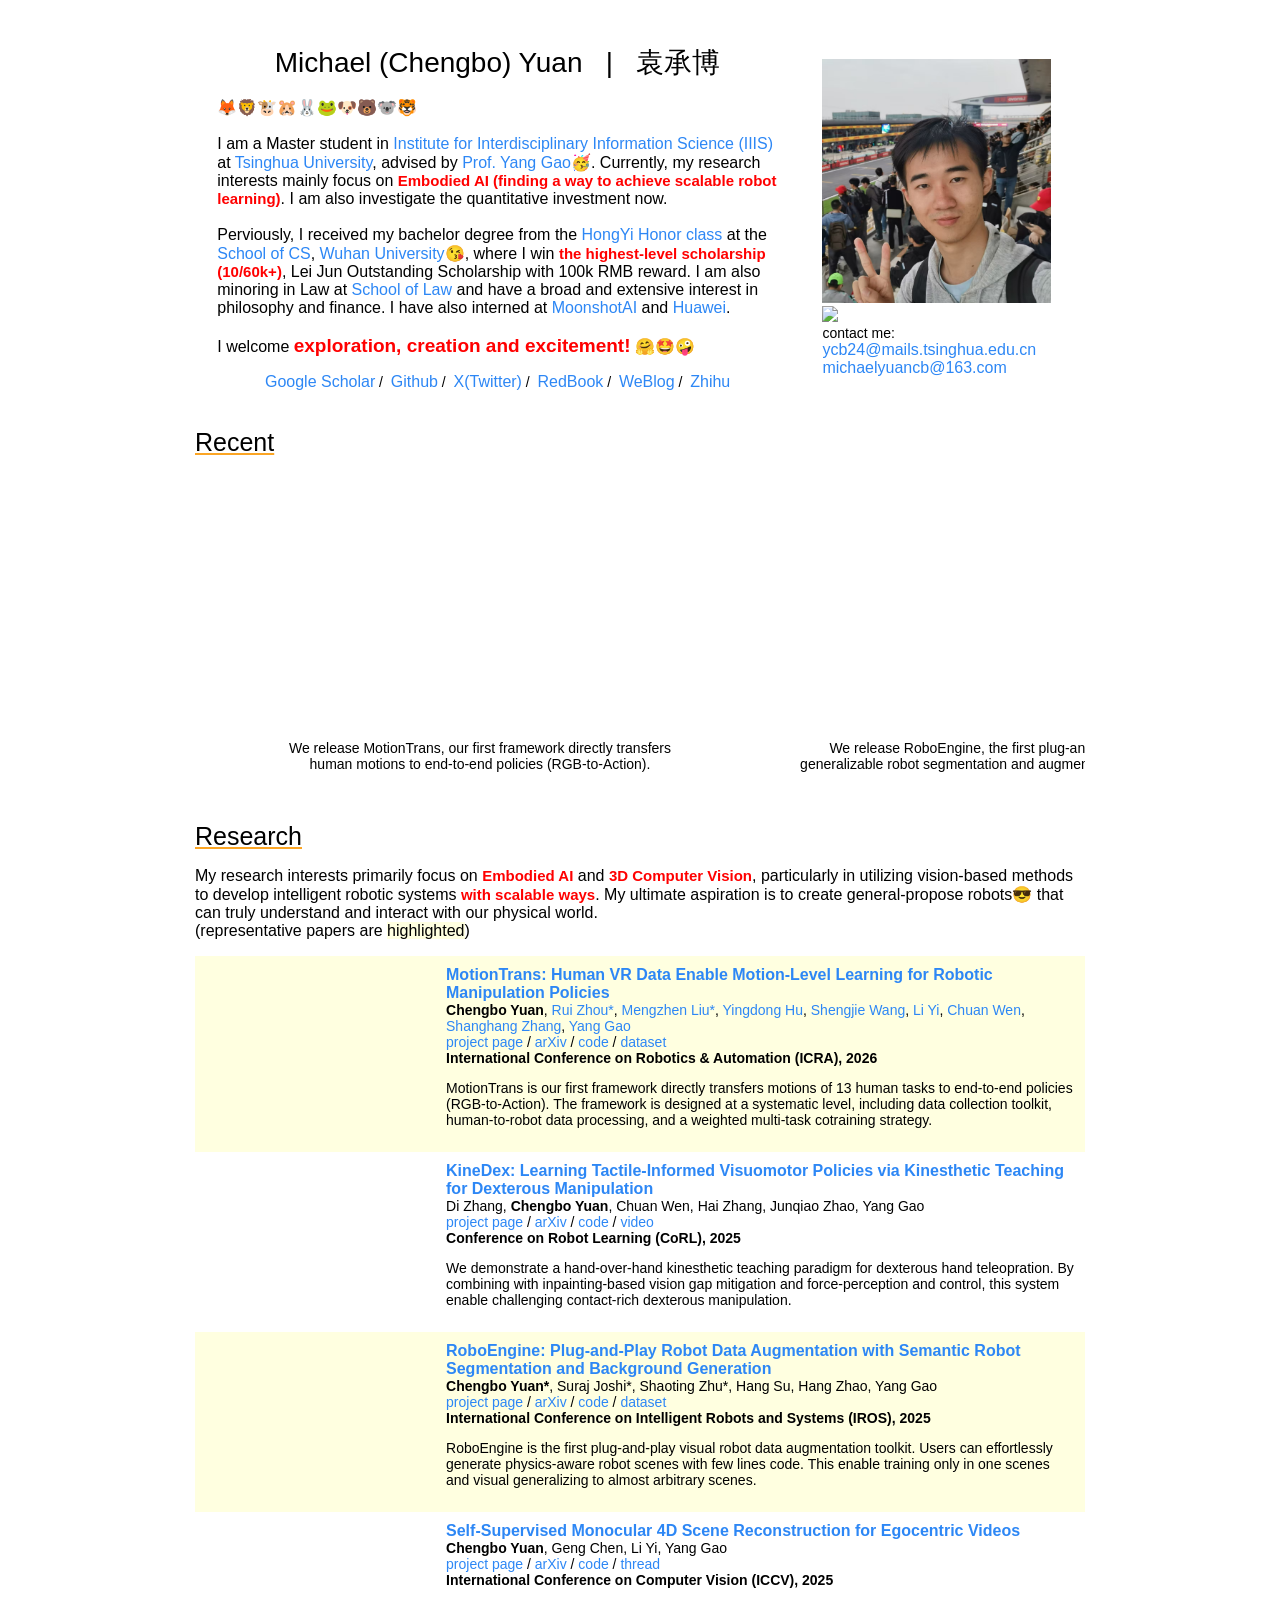
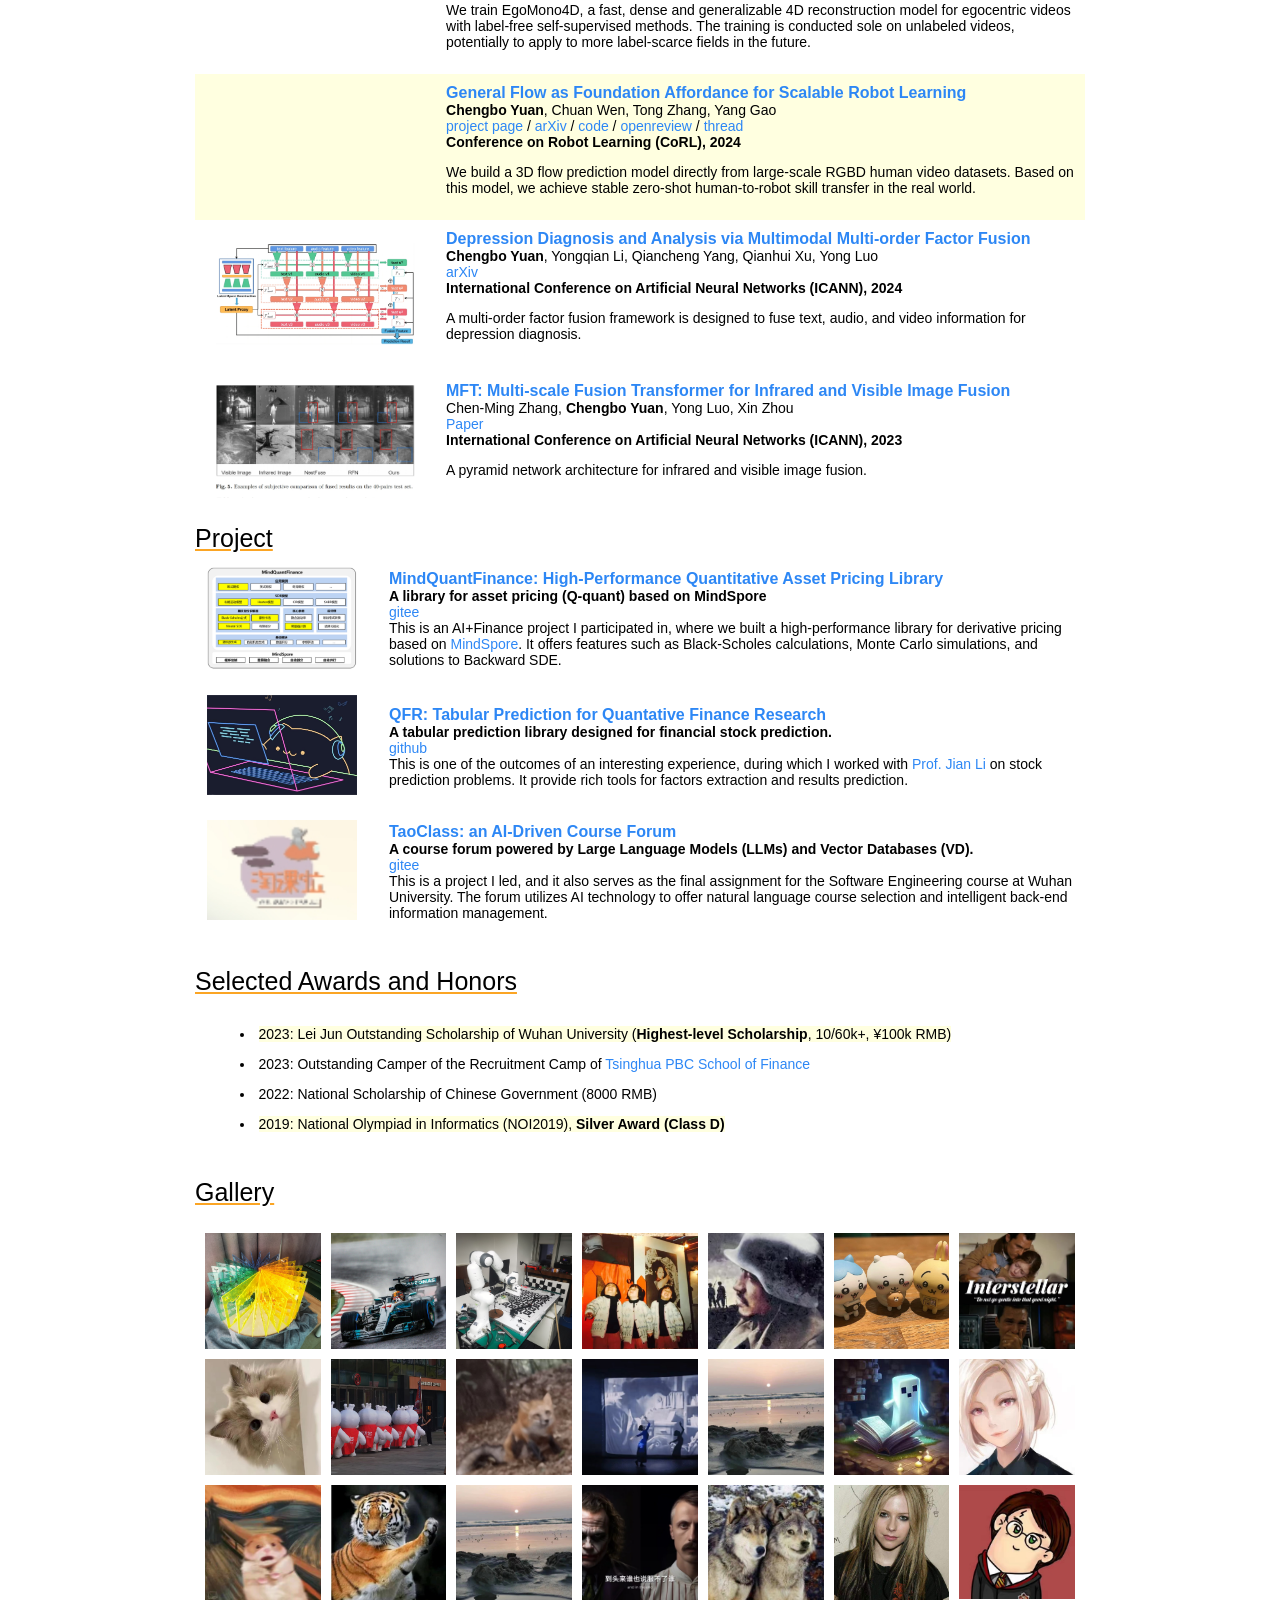
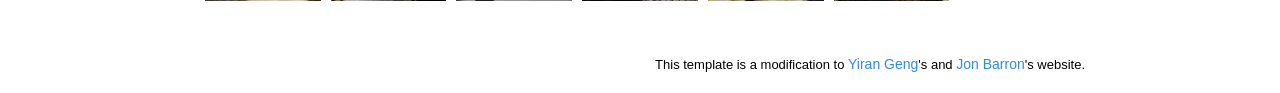
==== index.html @ a5613038 "update icra2026" ====
<!DOCTYPE HTML>
<html lang="en">
<head><meta http-equiv="Content-Type" content="text/html; charset=UTF-8">
  <title>Michael Yuan | 袁承博</title>
  <meta name="author" content="Michael Yuan">
  <meta name="viewport" content="width=device-width, initial-scale=1">
  <link rel="stylesheet" type="text/css" href="stylesheet.css">
	<link rel="icon" type="image/png" href="images/my/icon.jpg">
  <script>
    var _hmt = _hmt || [];
    (function() {
      var hm = document.createElement("script");
      hm.src = "https://hm.baidu.com/hm.js?a4292ca8f2fe5fd7dc6dfd78cc894aab";
      var s = document.getElementsByTagName("script")[0]; 
      s.parentNode.insertBefore(hm, s);
    })();
  </script>
</head>
<body>
  <table style="width:100%;max-width:800px;border:0px;border-spacing:0px;border-collapse:separate;margin-right:auto;margin-left:auto;"><tbody>
    <tr style="padding:0px">
      <td style="padding:0px">
          <table style="width:100%;border:0px;border-spacing:0px;border-collapse:separate;margin-right:auto;margin-left:auto;"><tbody>
            <tr style="padding:0px">
              <td style="padding:2.5%;width:68%;vertical-align:middle">
                <p style="text-align:center">
                  <name>Michael (Chengbo) Yuan &nbsp | &nbsp 袁承博</name>
                </p>
                <p class="larger-text">
                  🦊🦁🐮🐹🐰🐸🐶🐻🐨🐯

                  </br></br>  

                  I am a Master student in <a class="larger-text" href="https://iiis.tsinghua.edu.cn/en/" target="_blank">Institute for Interdisciplinary Information Science (IIIS)</a> at <a class="larger-text" href="https://www.tsinghua.edu.cn/en/" target="_blank">Tsinghua University</a>, advised by <a class="larger-text" href="https://people.iiis.tsinghua.edu.cn/~gaoyang/yang-gao.weebly.com/index.html" target="_blank">Prof. Yang Gao</a>🥳. 
                  Currently, my research interests mainly focus on <b>Embodied AI (finding a way to achieve scalable robot learning)</b>. I am also investigate the quantitative investment now.
                  
                  </br></br>
                  Perviously, I received my bachelor degree from the <a class="larger-text" href="http://hyxt.whu.edu.cn/" target="_blank">HongYi Honor class</a> at the <a class="larger-text" href="https://cs.whu.edu.cn/" target="_blank">School of CS</a>, <a class="larger-text" href="https://en.whu.edu.cn/" target="_blank">Wuhan University😘</a>,
                  where I win <b>the highest-level scholarship (10/60k+)</b>, Lei Jun Outstanding Scholarship with 100k RMB reward. I am also minoring in Law at <a class="larger-text" href="https://law.whu.edu.cn/English_new/Home.htm" target="_blank">School of Law</a> and have a broad and extensive interest in philosophy and finance. 
                  I have also interned at <a class="larger-text" href="https://www.moonshot.cn/">MoonshotAI</a> and <a class="larger-text" href="https://www.mindspore.cn/">Huawei</a>. 

                  </br></br>
                  I welcome <b style="font-size: 19px;">exploration, creation and excitement!</b> 🤗🤩🤪
                </p>
                <p style="text-align:center">
                  <a class="larger-text" href="https://scholar.google.com/citations?user=ehrpcBwAAAAJ&hl=zh-CN">Google Scholar</a>&nbsp/&nbsp
                  <a class="larger-text" href="https://github.com/michaelyuancb">Github</a>&nbsp/&nbsp
                  <a class="larger-text" href="https://x.com/michaelyuancb">X(Twitter)</a>&nbsp/&nbsp
                  <a class="larger-text" href="images/my/little_red_book.jpg">RedBook</a>&nbsp/&nbsp
                  <a class="larger-text" href="images/my/wechat_blog.jpg">WeBlog</a>&nbsp/&nbsp
                  <a class="larger-text" href="https://www.zhihu.com/people/guessycb">Zhihu</a>
                </p>
              </td>
              <td style="padding:2.5%;width:40%;max-width:40%">
                <a href="images/my/photo.jpg"><img style="width:95%;max-width:95%" alt="profile photo" src="images/my/photo.jpg" class="hoverZoomLink"></a>
                <a href="https://hits.seeyoufarm.com"><img src="https://hits.seeyoufarm.com/api/count/incr/badge.svg?url=https%3A%2F%2Fmichaelyuancb.github.io&count_bg=%2379C83D&title_bg=%23555555&icon=&icon_color=%23E7E7E7&title=hits&edge_flat=false"/></a>
                <br>
                contact me:
                <a class="larger-text" href="mailto:ycb24@mails.tsinghua.edu.cn">ycb24@mails.tsinghua.edu.cn</a>
                <a class="larger-text" href="mailto:michaelyuancb@163.com">michaelyuancb@163.com</a> 
              </td>
            </tr>
          </tbody></table>


          <table style="width:100%;border:0px;border-spacing:0px;border-collapse:separate;margin-right:auto;margin-left:auto;"><tbody>
            <heading>Recent</heading>
            
            <div class="slider recent-work">

              <div class="recent-block">
                <a href="https://motiontrans.github.io/">
                  <video muted autoplay loop>
                    <source src="images/research/motiontrans.mp4" type="video/mp4">
                  </video>
                </a>
                <span style="width: 390px; text-align: center;">
                  We release MotionTrans, our first framework directly transfers human motions to end-to-end policies (RGB-to-Action).
                </span>
              </div>

              <div class="recent-block">
                <a href="https://roboengine.github.io/">
                  <video muted autoplay loop>
                    <source src="images/research/roboengine.mp4" type="video/mp4">
                  </video>
                </a>
                <span style="width: 390px; text-align: center;">
                  We release RoboEngine, the first plug-and-play and generalizable robot segmentation and augmentation models ! 
                </span>
              </div>


              <div class="recent-block">
                <a href="https://general-flow.github.io/">
                  <video muted autoplay loop>
                    <source src="images/research/general_flow.mp4" type="video/mp4">
                  </video>
                </a>
                <span style="width: 390px; text-align: center;">
                  Check out General Flow as a possible representation for scalable robot learning !  
                </span>
              </div>

            </div>
        </tbody></table>

        
        <table style="width:100%;border:0px;border-spacing:0px;border-collapse:separate;margin-right:auto;margin-left:auto;"><tbody>
          <heading>Research</heading>
          <p class="larger-text">
          My research interests primarily focus on <b>Embodied AI</b> and <b>3D Computer Vision</b>, particularly in utilizing vision-based methods to develop intelligent robotic systems <b>with scalable ways</b>. 
          My ultimate aspiration is to create general-propose robots😎 that can truly understand and interact with our physical world. 
          <br>
          (representative papers are <span style="background-color: lightyellow;">highlighted</span>)
          </p>


          <tr style="background-color: lightyellow;">
            <td style="padding:10px;width:26%;vertical-align:middle">
              <div style="display:flex; justify-content:center; align-items:center;">
                <video style="width:95%;" muted autoplay loop>
                  <source src="images/research/motiontrans.mp4" type="video/mp4">
                  Your browser does not support the video tag.
                </video>
              </div>
            </td>
            <td style="padding:10px;width:70%;vertical-align:middle">
              <a href="https://motiontrans.github.io/">
                <papertitle>MotionTrans: Human VR Data Enable Motion-Level Learning for Robotic Manipulation Policies</papertitle>
              </a>
              <br>
              <a class="author-color"><strong>Chengbo Yuan</strong></a>, 
              <a href="https://zhourui9813.github.io/">Rui Zhou*</a>,
              <a href="https://scholar.google.com/citations?hl=zh-CN&user=AUVUNusAAAAJ">Mengzhen Liu*</a>,
              <a href="https://yingdong-hu.github.io/">Yingdong Hu</a>,
              <a href="https://shengjiewang-jason.github.io/">Shengjie Wang</a>,
              <a href="https://ericyi.github.io/">Li Yi</a>,
              <a href="https://alvinwen428.github.io/">Chuan Wen</a>,
              <a href="https://www.shanghangzhang.com/">Shanghang Zhang</a>,
              <a href="https://people.iiis.tsinghua.edu.cn/~gaoyang/yang-gao.weebly.com/index.html">Yang Gao</a>
              <br>
              <a href="https://motiontrans.github.io/">project page</a>
              /
              <a href="https://arxiv.org/abs/2509.17759">arXiv</a>
              /
              <a href="https://github.com/michaelyuancb/motiontrans">code</a>
              /
              <a href="https://huggingface.co/datasets/michaelyuanqwq/motiontrans">dataset</a>
              <br>
              <strong>International Conference on Robotics & Automation (ICRA), 2026</strong>
              <p> 
                MotionTrans is our first framework directly transfers motions of 13 human tasks to end-to-end policies (RGB-to-Action).
                The framework is designed at a systematic level, including data collection toolkit, human-to-robot data processing, and a weighted multi-task cotraining strategy.
              </p>
              
            </td>
          </tr>

          <tr>
            <td style="padding:10px;width:26%;vertical-align:middle">
              <div style="display:flex; justify-content:center; align-items:center;">
                <video style="width:90%;" muted autoplay loop>
                  <source src="images/research/kinedex.mp4" type="video/mp4">
                  Your browser does not support the video tag.
                  </video>
                </div>
              </div>
            </td>
            <td style="padding:10px;width:70%;vertical-align:middle">
              <papertitle class="blue-color">KineDex: Learning Tactile-Informed Visuomotor Policies via Kinesthetic Teaching for Dexterous Manipulation</papertitle>
              <br>
              <a href="https://github.com/DinoMini00" class="author-color">Di Zhang</a>,
              <a class="author-color"><strong>Chengbo Yuan</strong></a>, 
              <a href="https://alvinwen428.github.io/" class="author-color">Chuan Wen</a>,
              <a href="https://betray12138.github.io/resume/" class="author-color">Hai Zhang</a>,
              <a href="http://cs1.tongji.edu.cn/~junqiao/" class="author-color">Junqiao Zhao</a>,
              <a href="https://yang-gao.weebly.com/" class="author-color">Yang Gao</a>
              <br>
              <a href="https://dinomini00.github.io/KineDex/">project page</a>
              /
              <a href="https://arxiv.org/abs/2505.01974">arXiv</a>
              /
              <a href="https://github.com/DinoMini00/KineDex_code">code</a>
              /
              <a href="https://www.youtube.com/watch?v=5crYuYNGIY4">video</a>
              <br>
              <strong>Conference on Robot Learning (CoRL), 2025</strong>
              <p> 
                We demonstrate a hand-over-hand kinesthetic teaching paradigm for dexterous hand teleopration. 
                By combining with inpainting-based vision gap mitigation and force-perception and control, this system enable challenging contact-rich dexterous manipulation.
              </p>
            </td>
          </tr>

          <tr style="background-color: lightyellow;">
            <td style="padding:10px;width:26%;vertical-align:middle">
              <div style="display:flex; justify-content:center; align-items:center;">
                <video style="width:90%;" muted autoplay loop>
                  <source src="images/research/roboengine.mp4" type="video/mp4">
                  Your browser does not support the video tag.
                  </video>
                </div>
              </div>
            </td>
            <td style="padding:10px;width:70%;vertical-align:middle">
              <a href="https://roboengine.github.io/">
                <papertitle>RoboEngine: Plug-and-Play Robot Data Augmentation with Semantic Robot Segmentation and Background Generation</papertitle>
              </a>
              <br>
              <a class="author-color"><strong>Chengbo Yuan*</strong></a>, 
              <a href="https://x.com/nonlinearjunkie" class="author-color">Suraj Joshi*</a>,
              <a href="https://zst1406217.github.io//" class="author-color">Shaoting Zhu*</a>,
              <a href="https://scholar.google.com/citations?user=dxN1_X0AAAAJ&hl=en" class="author-color">Hang Su</a>,
              <a href="https://hangzhaomit.github.io/" class="author-color">Hang Zhao</a>,
              <a href="https://yang-gao.weebly.com/" class="author-color">Yang Gao</a>
              <br>
              <a href="https://roboengine.github.io/">project page</a>
              /
              <a href="https://arxiv.org/abs/2503.18738">arXiv</a>
              /
              <a href="https://github.com/michaelyuancb/roboengine">code</a>
              /
              <a href="https://huggingface.co/datasets/michaelyuanqwq/roboseg">dataset</a>
              <br>
              <strong>International Conference on Intelligent Robots and Systems (IROS), 2025</strong>
              <p> 
                RoboEngine is the first plug-and-play visual robot data augmentation toolkit. Users can effortlessly generate physics-aware robot scenes with few lines code. 
                This enable training only in one scenes and visual generalizing to almost arbitrary scenes.
              </p>
              
            </td>
          </tr>

          <tr>
            <td style="padding:10px;width:26%;vertical-align:middle">
              <div style="display:flex; justify-content:center; align-items:center;">
                <video style="width:90%;" muted autoplay loop>
                  <source src="images/research/egomono4d.mp4" type="video/mp4">
                  Your browser does not support the video tag.
                  </video>
                </div>
              </div>
            </td>
            <td style="padding:10px;width:70%;vertical-align:middle">
              <a href="https://general-flow.github.io/">
                <papertitle>Self-Supervised Monocular 4D Scene Reconstruction for Egocentric Videos</papertitle>
              </a>
              <br>
              <a class="author-color"><strong>Chengbo Yuan</strong></a>, 
              <a href="https://jc043.github.io/" class="author-color">Geng Chen</a>,
              <a href="https://ericyi.github.io/" class="author-color">Li Yi</a>,
              <a href="https://yang-gao.weebly.com/" class="author-color">Yang Gao</a>
              <br>
              <a href="https://egomono4d.github.io/">project page</a>
              /
              <a href="https://arxiv.org/abs/2411.09145">arXiv</a>
              /
              <a href="https://github.com/michaelyuancb/egomono4d">code</a>
              /
              <a href="https://x.com/michaelyuancb/status/1906287209369485539"> thread</a>
              <br>
              <strong>International Conference on Computer Vision (ICCV), 2025</strong>
              <p> 
                We train EgoMono4D, a fast, dense and generalizable 4D reconstruction model for egocentric videos with label-free self-supervised methods. 
                The training is conducted sole on unlabeled videos, potentially to apply to more label-scarce fields in the future. 
              </p>
              
            </td>
          </tr>

          <tr style="background-color: lightyellow;">
            <td style="padding:10px;width:26%;vertical-align:middle">
              <div style="display:flex; justify-content:center; align-items:center;">
                <video style="width:90%;" muted autoplay loop>
                  <source src="images/research/general_flow.mp4" type="video/mp4">
                  Your browser does not support the video tag.
                  </video>
                </div>
              </div>
            </td>
            <td style="padding:10px;width:70%;vertical-align:middle">
              <a href="https://general-flow.github.io/">
                <papertitle>General Flow as Foundation Affordance for Scalable Robot Learning</papertitle>
              </a>
              <br>
              <a class="author-color"><strong>Chengbo Yuan</strong></a>, 
              <a href="https://alvinwen428.github.io/" class="author-color">Chuan Wen</a>,
              <a href="https://tongzhangthu.github.io/" class="author-color">Tong Zhang</a>,
              <a href="https://yang-gao.weebly.com/" class="author-color">Yang Gao</a>
              <br>
              <a href="https://general-flow.github.io/">project page</a>
              /
              <a href="https://arxiv.org/abs/2401.11439">arXiv</a>
              /
              <a href="https://github.com/michaelyuancb/general_flow">code</a>
              /
              <a href="https://openreview.net/forum?id=nmEt0ci8hi">openreview</a>
              /
              <a href="https://x.com/ChuanWen15/status/1831542292265812238">thread</a>
              <br>
              <strong>Conference on Robot Learning (CoRL), 2024</strong>
              <p> 
                We build a 3D flow prediction model directly from large-scale RGBD human video datasets.
                Based on this model, we achieve stable zero-shot human-to-robot skill transfer in the real world.
              </p>
              
            </td>
          </tr>

          <tr>
            <td style="padding:10px;width:26%;vertical-align:middle">
              <div style="display:flex; justify-content:center; align-items:center;">
                  <img src="images/research/mmff.png" style="width:90%;">
                </div>
            </td>
            <td style="padding:10px;width:70%;vertical-align:middle">
              <papertitle class="blue-color">Depression Diagnosis and Analysis via Multimodal Multi-order Factor Fusion</papertitle>
              <br>
              <a class="author-color"><strong>Chengbo Yuan</strong></a>, 
              <a class="author-color">Yongqian Li</a>,
              <a class="author-color">Qiancheng Yang</a>,
              <a class="author-color">Qianhui Xu</a>,
              <a href="https://scholar.google.com/citations?user=zb1oVGIAAAAJ&hl=zh-CN&oi=ao" class="author-color">Yong Luo</a>
              <br>
              <a href="https://arxiv.org/abs/2301.00254">arXiv</a>
              <br>
              <strong>International Conference on Artificial Neural Networks (ICANN), 2024</strong>
              <p> 
                A multi-order factor fusion framework is designed to fuse text, audio, and video information for depression diagnosis.
              </p>
              
            </td>
          </tr>

          <tr>
            <td style="padding:10px;width:26%;vertical-align:middle">
              <div style="display:flex; justify-content:center; align-items:center;">
                  <img src="images/research/mft.png" style="width:90%;">
                </div>
            </td>
            <td style="padding:10px;width:70%;vertical-align:middle">
              <papertitle class="blue-color">MFT: Multi-scale Fusion Transformer for Infrared and Visible Image Fusion</papertitle>
              <br>
              <a class="author-color">Chen-Ming Zhang</a>, 
              <a class="author-color"><strong>Chengbo Yuan</strong></a>,
              <a href="https://scholar.google.com/citations?user=zb1oVGIAAAAJ&hl=zh-CN&oi=ao" class="author-color">Yong Luo</a>,
              <a href="hhttps://scholar.google.com/citations?user=-PIr0aMAAAAJ&hl=zh-CN&oi=sra" class="author-color">Xin Zhou</a>
              <br>
              <a href="https://link.springer.com/chapter/10.1007/978-3-031-44223-0_39">Paper</a>
              <br>
              <strong>International Conference on Artificial Neural Networks (ICANN), 2023</strong>
              <p> 
                A pyramid network architecture for infrared and visible image fusion.
              </p>
              
            </td>
          </tr>
        </tbody></table>

        <table width="100%" align="center" border="0" cellpadding="10"><tbody>
          <br>
              <heading>Project</heading>
          <br>
          <tr>
            <td style="padding-left:10px;padding-right:20px;width:20%;vertical-align:middle"><img src="images/project/MindQF.png", width="150"></td>
            <td width="90%" valign="center">
              <papertitle class="blue-color">MindQuantFinance: High-Performance Quantitative Asset Pricing Library</papertitle>
              <br>
              <strong> A library for asset pricing (Q-quant) based on MindSpore </strong>
              <br>
              <a href="https://gitee.com/luweizheng/mind-quant-finance">gitee</a>
              <br>
              This is an AI+Finance project I participated in, where we built a high-performance library for derivative pricing based on <a href="https://www.mindspore.cn/en">MindSpore</a>. 
              It offers features such as Black-Scholes calculations, Monte Carlo simulations, and solutions to Backward SDE.
            </td>
          </tr> 
          <tr>
            <td style="padding-left:10px;padding-right:20px;width:20%;vertical-align:middle"><img src="images/project/qfr_fold.jpg", width="150"></td>
            <td width="90%" valign="center">
              <papertitle class="blue-color">QFR: Tabular Prediction for Quantative Finance Research</papertitle>
              <br>
              <strong> A tabular prediction library designed for financial stock prediction. </strong>
              <br>
              <a href="https://github.com/michaelyuancb/quant_finance_research">github</a>
              <br>
              This is one of the outcomes of an interesting experience, during which I worked with <a href="https://people.iiis.tsinghua.edu.cn/~jianli/">Prof. Jian Li</a> on stock prediction problems.
              It provide rich tools for factors extraction and results prediction.
            </td>
          </tr>  
          <tr>
            <td style="padding-left:10px;padding-right:20px;width:20%;vertical-align:middle"><img src="images/project/tao_class.png", width="150"></td>
            <td width="90%" valign="center">
              <papertitle class="blue-color">TaoClass: an AI-Driven Course Forum</papertitle>
              <br>
              <strong> A course forum powered by Large Language Models (LLMs) and Vector Databases (VD). </strong>
              <br>
              <a href="https://gitee.com/yuanchengbo1/whu_taoclass">gitee</a>
              <br>
              This is a project I led, and it also serves as the final assignment for the Software Engineering course at Wuhan University. 
              The forum utilizes AI technology to offer natural language course selection and intelligent back-end information management.
            </td>
          </tr>   
          
        </tbody></table>
        
<!-- 
        <table style="width:90%;border:0px;border-spacing:0px;border-collapse:separate;margin-right:auto;margin-left:auto;"><tbody>
          <tr>
            <br>
            <heading>Service and Teaching</heading>
            <br><br>
          <td style="padding:0px;width:100%;vertical-align:middle">
            <p>
              <li>Reviewer: The IEEE / CVF Computer Vision and Pattern Recognition Conference (CVPR 2024)</li>
            </p>
            <p>
              <li>Reviewer: 2024 IEEE Robotics and Automation Letters (RAL 2024)</li>
            </p>
          </td>
        </tr>
        </tbody></table> -->

        <!-- <table style="width:90%;border:0px;border-spacing:0px;border-collapse:separate;margin-right:auto;margin-left:auto;"><tbody>
          <tr>
            <br>
              <heading>Recent Talks</heading>
            <br><br>
            <td style="padding:0px;width:100%;vertical-align:middle">
              <p>
                <li>[August 20] Student Representative Speech at the Annual School Assembly of EECS
                [<a href="pdf\Speech_2023_Assembly.pdf">Manuscript</a>]
                </li>
             </p>
              <p>
                 <li>[May 27] "RLAfford: End-to-End Affordance Learning for Robotic Manipulation" at Turing Student Forum (<strong>Outstanding Presentation Award</strong>)
                 [<a href="https://www.bilibili.com/video/BV1pM4y1i77m/?spm_id_from=333.999.0.0&vd_source=29e736b58716f318ce554795bbbe6149">Video</a>]
                 </li>
              </p>
            </td>
          </tr>
        </tbody></table> -->

        </br>
        <table style="width:90%;border:0px;border-spacing:0px;border-collapse:separate;margin-right:auto;margin-left:auto;"><tbody>
              <tr>
                <br>
                <heading>Selected Awards and Honors</heading>
                <br>
                <br>
                <td style="padding:0px;width:100%;vertical-align:middle">
                  <p>
                    <li><span style="background-color: lightyellow;">2023: Lei Jun Outstanding Scholarship of Wuhan University (<strong>Highest-level Scholarship</strong>, 10/60k+, ¥100k RMB)</span></li>
                  </p>
                  <p>
                    <li>2023: Outstanding Camper of the Recruitment Camp of <a href="https://eng.pbcsf.tsinghua.edu.cn/">Tsinghua PBC School of Finance</a></li>
                  </p>
                  <p>
                    <li>2022: National Scholarship of Chinese Government (8000 RMB)</li>
                  </p>
                  <p>
                    <li><span style="background-color: lightyellow;">2019: National Olympiad in Informatics (NOI2019), <strong>Silver Award (Class D)</li>
                  </p>
                </td>
            </tr>
        </tbody></table>

        </br>
        <table style="width:100%;border:0px;border-spacing:0px;border-collapse:separate;margin-right:auto;margin-left:auto;"><tbody>
          <tr>
            <br>
            <heading>Gallery</heading>
            <br>
            <br>
            <td style="padding:0px;width:100%;vertical-align:middle">
              <div class="gallery-container">
                <img src="images/gallery/season.jpg" class="gallery-item">
                <img src="images/gallery/f1.jpg" class="gallery-item">
                <img src="images/gallery/robot.jpg" class="gallery-item">
                <img src="images/gallery/Floruit.jpg" class="gallery-item">
                <img src="images/gallery/t.jpg" class="gallery-item">
                <img src="images/gallery/tang.jpg" class="gallery-item">
                <img src="images/gallery/interstellar.jpg" class="gallery-item">

                <img src="images/gallery/cat_c.jpg" class="gallery-item">
                <img src="images/gallery/xue.jpg" class="gallery-item">
                <img src="images/gallery/fox.jpg" class="gallery-item">
                <img src="images/gallery/L.jpg" class="gallery-item">
                <img src="images/gallery/sun.jpg" class="gallery-item">
                <img src="images/gallery/goat.jpg" class="gallery-item">
                <img src="images/gallery/h.jpg" class="gallery-item">
                
                <img src="images/gallery/ha.jpg" class="gallery-item">
                <img src="images/gallery/huachan.jpg" class="gallery-item">
                <img src="images/gallery/sun.jpg" class="gallery-item">
                <img src="images/gallery/nj.jpg" class="gallery-item">
                <img src="images/gallery/dog.jpg" class="gallery-item">
                <img src="images/gallery/avril.jpg" class="gallery-item">
                <img src="images/gallery/hp.jpg" class="gallery-item">
              </div>
            </td>
          </tr>
        </tbody></table>

        </br>
        <table style="width:100%;border:0px;border-spacing:0px;border-collapse:separate;margin-right:auto;margin-left:auto;"><tbody>
            <tr>
              <td style="padding:0px">
                <br>
                <p style="text-align:right;font-size:small;">
                    This template is a modification to <a href="https://gengyiran.github.io/">Yiran Geng</a>'s and <a href="https://jonbarron.info/">Jon Barron</a>'s website. 
                </p>
              </td>
            </tr>
        </tbody></table>


      </td>
    </tr>
  </table>
</body>
</html>
---- stylesheet.css ----
/* latin-ext */
@font-face {
  font-family: 'Lato';
  font-style: italic;
  font-weight: 400;
  src: local('Lato Italic'), local('Lato-Italic'), url(https://fonts.gstatic.com/s/lato/v15/S6u8w4BMUTPHjxsAUi-qNiXg7eU0.woff2) format('woff2');
  unicode-range: U+0100-024F, U+0259, U+1E00-1EFF, U+2020, U+20A0-20AB, U+20AD-20CF, U+2113, U+2C60-2C7F, U+A720-A7FF;
}
/* latin */
@font-face {
  font-family: 'Lato';
  font-style: italic;
  font-weight: 400;
  src: local('Lato Italic'), local('Lato-Italic'), url(https://fonts.gstatic.com/s/lato/v15/S6u8w4BMUTPHjxsAXC-qNiXg7Q.woff2) format('woff2');
  unicode-range: U+0000-00FF, U+0131, U+0152-0153, U+02BB-02BC, U+02C6, U+02DA, U+02DC, U+2000-206F, U+2074, U+20AC, U+2122, U+2191, U+2193, U+2212, U+2215, U+FEFF, U+FFFD;
}
/* latin-ext */
@font-face {
  font-family: 'Lato';
  font-style: italic;
  font-weight: 700;
  src: local('Lato Bold Italic'), local('Lato-BoldItalic'), url(https://fonts.gstatic.com/s/lato/v15/S6u_w4BMUTPHjxsI5wq_FQftx9897sxZ.woff2) format('woff2');
  unicode-range: U+0100-024F, U+0259, U+1E00-1EFF, U+2020, U+20A0-20AB, U+20AD-20CF, U+2113, U+2C60-2C7F, U+A720-A7FF;
}
/* latin */
@font-face {
  font-family: 'Lato';
  font-style: italic;
  font-weight: 700;
  src: local('Lato Bold Italic'), local('Lato-BoldItalic'), url(https://fonts.gstatic.com/s/lato/v15/S6u_w4BMUTPHjxsI5wq_Gwftx9897g.woff2) format('woff2');
  unicode-range: U+0000-00FF, U+0131, U+0152-0153, U+02BB-02BC, U+02C6, U+02DA, U+02DC, U+2000-206F, U+2074, U+20AC, U+2122, U+2191, U+2193, U+2212, U+2215, U+FEFF, U+FFFD;
}
/* latin-ext */
@font-face {
  font-family: 'Lato';
  font-style: normal;
  font-weight: 400;
  src: local('Lato Regular'), local('Lato-Regular'), url(https://fonts.gstatic.com/s/lato/v15/S6uyw4BMUTPHjxAwXiWtFCfQ7A.woff2) format('woff2');
  unicode-range: U+0100-024F, U+0259, U+1E00-1EFF, U+2020, U+20A0-20AB, U+20AD-20CF, U+2113, U+2C60-2C7F, U+A720-A7FF;
}
/* latin */
@font-face {
  font-family: 'Lato';
  font-style: normal;
  font-weight: 400;
  src: local('Lato Regular'), local('Lato-Regular'), url(https://fonts.gstatic.com/s/lato/v15/S6uyw4BMUTPHjx4wXiWtFCc.woff2) format('woff2');
  unicode-range: U+0000-00FF, U+0131, U+0152-0153, U+02BB-02BC, U+02C6, U+02DA, U+02DC, U+2000-206F, U+2074, U+20AC, U+2122, U+2191, U+2193, U+2212, U+2215, U+FEFF, U+FFFD;
}
/* latin-ext */
@font-face {
  font-family: 'Lato';
  font-style: normal;
  font-weight: 700;
  src: local('Lato Bold'), local('Lato-Bold'), url(https://fonts.gstatic.com/s/lato/v15/S6u9w4BMUTPHh6UVSwaPGQ3q5d0N7w.woff2) format('woff2');
  unicode-range: U+0100-024F, U+0259, U+1E00-1EFF, U+2020, U+20A0-20AB, U+20AD-20CF, U+2113, U+2C60-2C7F, U+A720-A7FF;
}
/* latin */
@font-face {
  font-family: 'Lato';
  font-style: normal;
  font-weight: 700;
  src: local('Lato Bold'), local('Lato-Bold'), url(https://fonts.gstatic.com/s/lato/v15/S6u9w4BMUTPHh6UVSwiPGQ3q5d0.woff2) format('woff2');
  unicode-range: U+0000-00FF, U+0131, U+0152-0153, U+02BB-02BC, U+02C6, U+02DA, U+02DC, U+2000-206F, U+2074, U+20AC, U+2122, U+2191, U+2193, U+2212, U+2215, U+FEFF, U+FFFD;
}


a {
  color: #2d87f5;
  text-decoration: none;
}
b {
  color: #ff0000;
  font-size: 15px;
  text-decoration: none;
}
c {
  color: #000000;
  text-decoration: none;
}

.author-color {
  color: rgb(0, 0, 0); 
}


a:focus,
a:hover {
  color: #6e3519;
  text-decoration: none;
}

a.a1 { color:rgb(222, 113, 255);}
a.a1:focus,
a.a1:hover { color:rgb(95, 23, 110);
  text-decoration: none;}



body,
td,
th,
tr,
p,
a {
  font-family: 'Lato', Verdana, Helvetica, sans-serif;
  font-size: 14px;
}


strong {
  font-family: 'Lato', Verdana, Helvetica, sans-serif;
  font-size: 14px;
}

heading {
  font-family: 'Lato', Verdana, Helvetica, sans-serif;
  font-size: 25px;
  /*color: #313164;*/
  text-decoration: underline;
  text-decoration-style: solid;
  -webkit-text-decoration-color: #ad7020;
  text-decoration-color: #fba524; /* #ac715b; */
}

heading2 {
  font-family: 'Lato', Verdana, Helvetica, sans-serif;
  font-size: 25px;
  /*color: #313164;*/
  -webkit-text-decoration-color: #ad7020;
  text-decoration-color: #fba524; /* #ac715b; */
}

papertitle {
  font-family: 'Lato', Verdana, Helvetica, sans-serif;
  font-size: 16px;
  font-weight: 700;
  /* color: black; */
}

name {
  font-family: 'Lato', Verdana, Helvetica, sans-serif;
  font-size: 28px;
}

abs {
  font-family: 'Lato', Verdana, Helvetica, sans-serif;
  font-size: 14px;
  color:
  	#EB6400;
}
.one {
  width: 160px;
  height: 160px;
  position: relative;
}

.two {
  width: 160px;
  height: 160px;
  position: absolute;
  transition: opacity .2s ease-in-out;
  -moz-transition: opacity .2s ease-in-out;
  -webkit-transition: opacity .2s ease-in-out;
}

.fade {
  transition: opacity .2s ease-in-out;
  -moz-transition: opacity .2s ease-in-out;
  -webkit-transition: opacity .2s ease-in-out;
}

span.highlight {
  background-color: #ffffd0;
}

.yellow-background {
  background-color: lightyellow;
}
.larger-text {
  font-size: 16px; /* 设置字体大小 */
}
.blue-color {
  color: #2d87f5;
  text-decoration: none;
}
.gallery-container {
  display: grid;
  grid-template-columns: repeat(7, 1fr);
  grid-gap: 10px;
  padding: 10px;
}
.gallery-item {
  width: 100%;
  height: auto; /* 高度自动调整，保持图片的原始比例 */
  object-fit: cover; /* 覆盖原图，保持比例 */
}


.slider {
  width: 860px;
  display: flex;
}

.slider a:hover {
  border: none
}

.slider img {
  height: 250px;
  border-radius: 10px;
  margin-right: 10px;
}

.slider video {
  height: 250px;
  border-radius: 10px;
  margin-right: 10px;
}

.recent-work {
  height: 270px;
  width: 860px;
  padding-bottom: 35px;
  overflow-x: scroll;
  overflow-y: hidden;
  margin: 30px auto 30px 30px;
}

.recent-work::-webkit-scrollbar {
  background: none;
  height: 8px;
}

.recent-work::-webkit-scrollbar-track {
  background: #eee;
  border-radius: 4px;
  margin-left: 240px;
  margin-right: 240px;
}

.recent-work::-webkit-scrollbar-thumb {
  background: #ccc;
  border-radius: 4px;
}

.recent-work::-webkit-scrollbar-thumb:hover {
  background: #999;
}

.recent-block {
  display: flex;
  flex-direction: column;
  align-content: center;
  align-items: center;
}
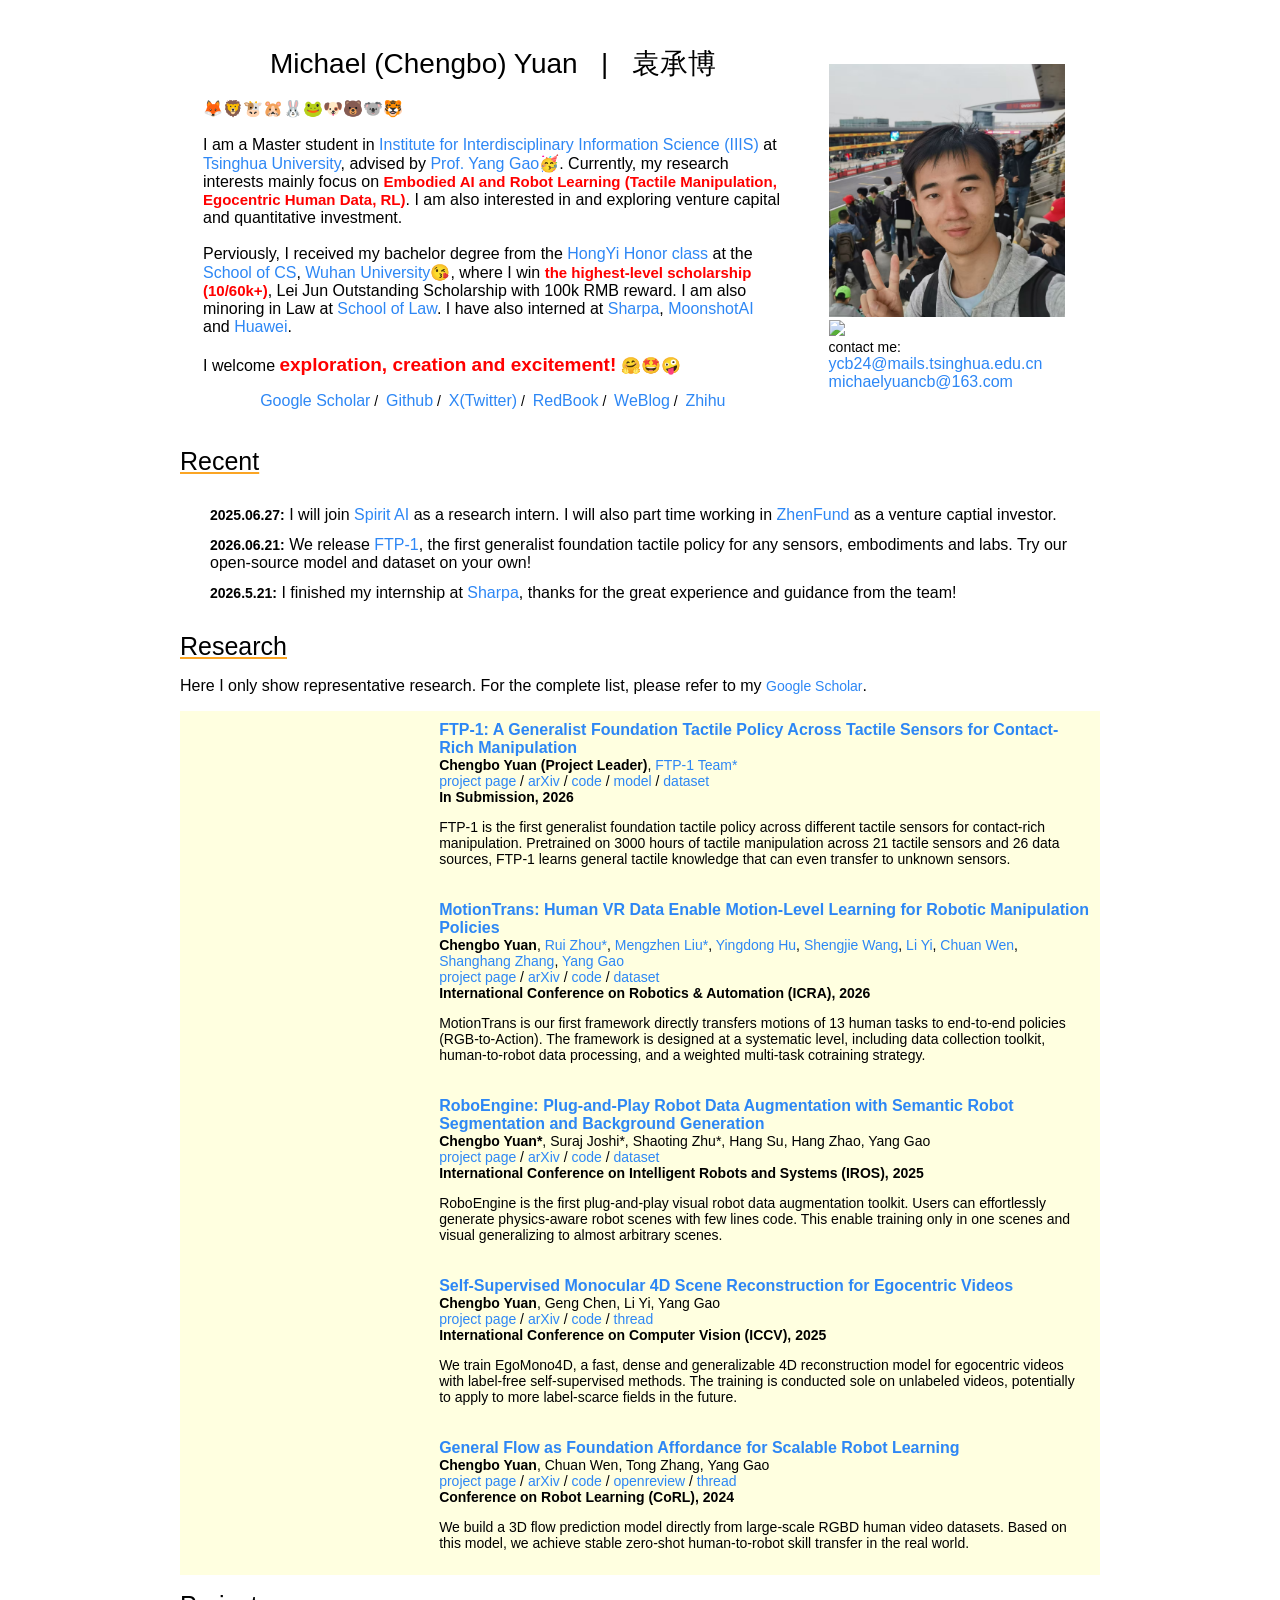
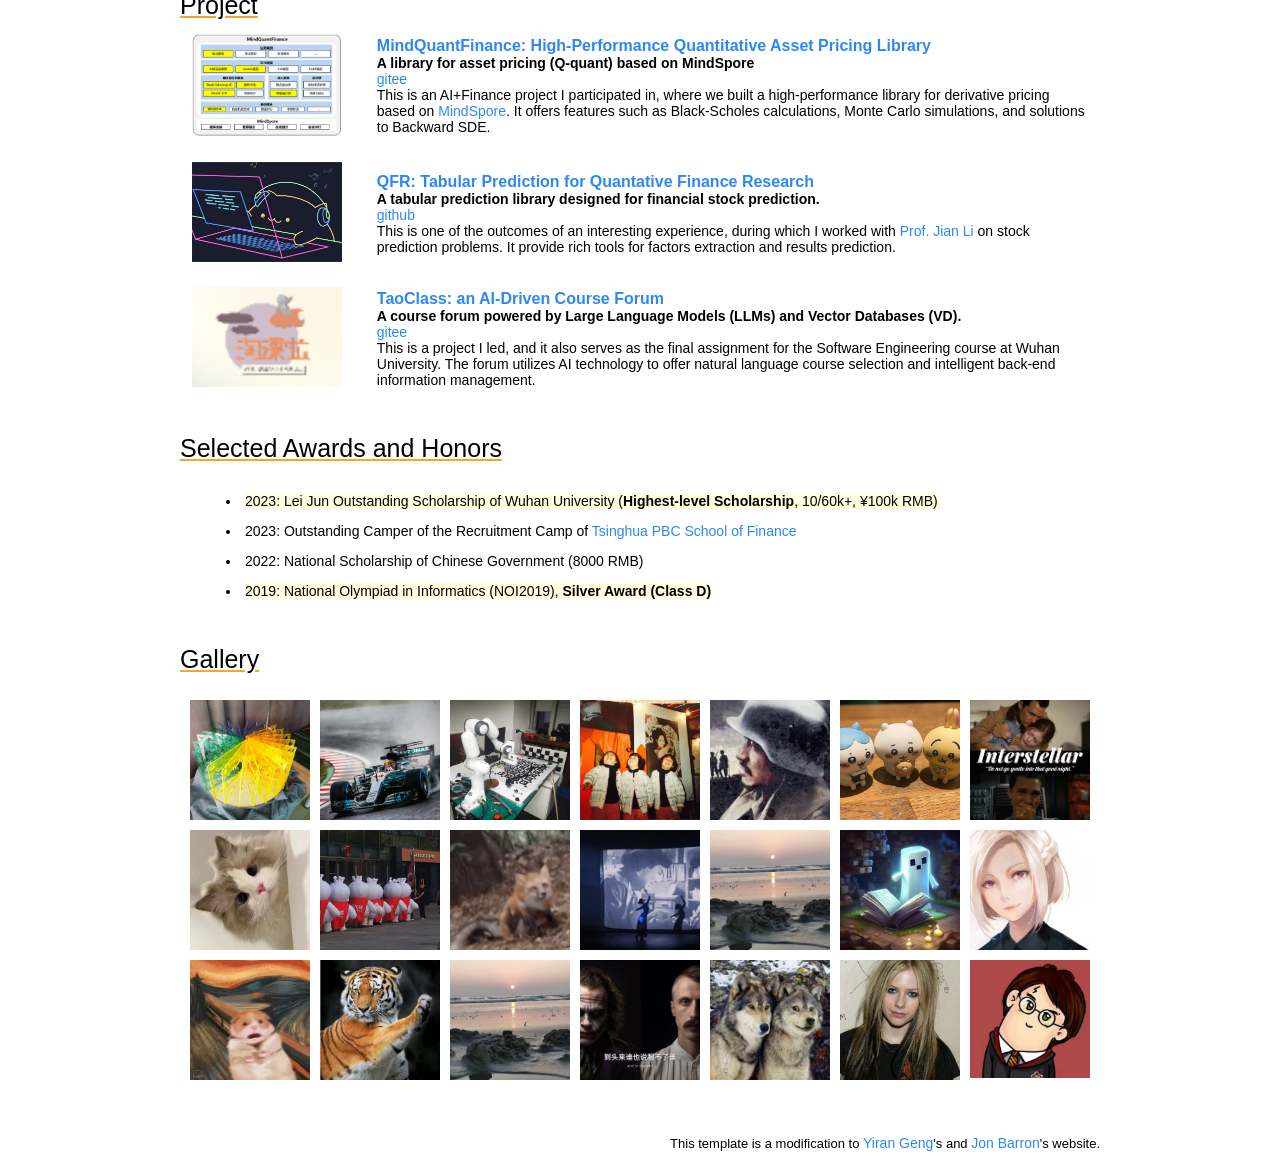
==== commit 597f8983: "Update homepage recent section and add FTP-1" ====
--- a/index.html
+++ b/index.html
@@ -17,7 +17,7 @@
   </script>
 </head>
 <body>
-  <table style="width:100%;max-width:800px;border:0px;border-spacing:0px;border-collapse:separate;margin-right:auto;margin-left:auto;"><tbody>
+  <table style="width:100%;max-width:920px;border:0px;border-spacing:0px;border-collapse:separate;margin-right:auto;margin-left:auto;"><tbody>
     <tr style="padding:0px">
       <td style="padding:0px">
           <table style="width:100%;border:0px;border-spacing:0px;border-collapse:separate;margin-right:auto;margin-left:auto;"><tbody>
@@ -32,12 +32,12 @@
                   </br></br>  
 
                   I am a Master student in <a class="larger-text" href="https://iiis.tsinghua.edu.cn/en/" target="_blank">Institute for Interdisciplinary Information Science (IIIS)</a> at <a class="larger-text" href="https://www.tsinghua.edu.cn/en/" target="_blank">Tsinghua University</a>, advised by <a class="larger-text" href="https://people.iiis.tsinghua.edu.cn/~gaoyang/yang-gao.weebly.com/index.html" target="_blank">Prof. Yang Gao</a>🥳. 
-                  Currently, my research interests mainly focus on <b>Embodied AI (finding a way to achieve scalable robot learning)</b>. I am also investigate the quantitative investment now.
+                  Currently, my research interests mainly focus on <b>Embodied AI and Robot Learning (Tactile Manipulation, Egocentric Human Data, RL)</b>. I am also interested in and exploring venture capital and quantitative investment.
                   
                   </br></br>
                   Perviously, I received my bachelor degree from the <a class="larger-text" href="http://hyxt.whu.edu.cn/" target="_blank">HongYi Honor class</a> at the <a class="larger-text" href="https://cs.whu.edu.cn/" target="_blank">School of CS</a>, <a class="larger-text" href="https://en.whu.edu.cn/" target="_blank">Wuhan University😘</a>,
-                  where I win <b>the highest-level scholarship (10/60k+)</b>, Lei Jun Outstanding Scholarship with 100k RMB reward. I am also minoring in Law at <a class="larger-text" href="https://law.whu.edu.cn/English_new/Home.htm" target="_blank">School of Law</a> and have a broad and extensive interest in philosophy and finance. 
-                  I have also interned at <a class="larger-text" href="https://www.moonshot.cn/">MoonshotAI</a> and <a class="larger-text" href="https://www.mindspore.cn/">Huawei</a>. 
+                  where I win <b>the highest-level scholarship (10/60k+)</b>, Lei Jun Outstanding Scholarship with 100k RMB reward. I am also minoring in Law at <a class="larger-text" href="https://law.whu.edu.cn/English_new/Home.htm" target="_blank">School of Law</a>. 
+                  I have also interned at <a class="larger-text" href="https://www.sharpa.com/">Sharpa</a>, <a class="larger-text" href="https://www.moonshot.cn/">MoonshotAI</a> and <a class="larger-text" href="https://www.mindspore.cn/">Huawei</a>. 
 
                   </br></br>
                   I welcome <b style="font-size: 19px;">exploration, creation and excitement!</b> 🤗🤩🤪
@@ -66,42 +66,16 @@
           <table style="width:100%;border:0px;border-spacing:0px;border-collapse:separate;margin-right:auto;margin-left:auto;"><tbody>
             <heading>Recent</heading>
             
-            <div class="slider recent-work">
-
-              <div class="recent-block">
-                <a href="https://motiontrans.github.io/">
-                  <video muted autoplay loop>
-                    <source src="images/research/motiontrans.mp4" type="video/mp4">
-                  </video>
-                </a>
-                <span style="width: 390px; text-align: center;">
-                  We release MotionTrans, our first framework directly transfers human motions to end-to-end policies (RGB-to-Action).
-                </span>
-              </div>
-
-              <div class="recent-block">
-                <a href="https://roboengine.github.io/">
-                  <video muted autoplay loop>
-                    <source src="images/research/roboengine.mp4" type="video/mp4">
-                  </video>
-                </a>
-                <span style="width: 390px; text-align: center;">
-                  We release RoboEngine, the first plug-and-play and generalizable robot segmentation and augmentation models ! 
-                </span>
-              </div>
-
-
-              <div class="recent-block">
-                <a href="https://general-flow.github.io/">
-                  <video muted autoplay loop>
-                    <source src="images/research/general_flow.mp4" type="video/mp4">
-                  </video>
-                </a>
-                <span style="width: 390px; text-align: center;">
-                  Check out General Flow as a possible representation for scalable robot learning !  
-                </span>
-              </div>
-
+            <div style="margin:30px auto 30px 30px;font-size:16px;">
+                <p style="margin:0 0 12px 0;font-size:16px;">
+                  <strong>2025.06.27:</strong> I will join <a style="font-size:inherit;" href="https://www.spirit-ai.com/en/">Spirit AI</a> as a research intern. I will also part time working in <a style="font-size:inherit;" href="https://en.zhenfund.com/">ZhenFund</a> as a venture captial investor.
+                </p>
+                <p style="margin:0 0 12px 0;font-size:16px;">
+                  <strong>2026.06.21:</strong> We release <a style="font-size:inherit;" href="https://ftp1-policy.github.io/">FTP-1</a>, the first generalist foundation tactile policy for any sensors, embodiments and labs. Try our open-source model and dataset on your own!
+                </p>
+                <p style="margin:0;font-size:16px;">
+                  <strong>2026.5.21:</strong> I finished my internship at <a style="font-size:inherit;" href="https://www.sharpa.com/">Sharpa</a>, thanks for the great experience and guidance from the team!
+                </p>
             </div>
         </tbody></table>
 
@@ -109,12 +83,43 @@
         <table style="width:100%;border:0px;border-spacing:0px;border-collapse:separate;margin-right:auto;margin-left:auto;"><tbody>
           <heading>Research</heading>
           <p class="larger-text">
-          My research interests primarily focus on <b>Embodied AI</b> and <b>3D Computer Vision</b>, particularly in utilizing vision-based methods to develop intelligent robotic systems <b>with scalable ways</b>. 
-          My ultimate aspiration is to create general-propose robots😎 that can truly understand and interact with our physical world. 
-          <br>
-          (representative papers are <span style="background-color: lightyellow;">highlighted</span>)
+          Here I only show representative research. For the complete list, please refer to my <a href="https://scholar.google.com/citations?user=ehrpcBwAAAAJ&hl=zh-CN" target="_blank">Google Scholar</a>.
           </p>
 
+
+          <tr style="background-color: lightyellow;">
+            <td style="padding:10px;width:26%;vertical-align:middle">
+              <div style="display:flex; justify-content:center; align-items:center;">
+                <video style="width:95%;" muted autoplay loop>
+                  <source src="images/research/ftp1.mp4" type="video/mp4">
+                  Your browser does not support the video tag.
+                </video>
+              </div>
+            </td>
+            <td style="padding:10px;width:70%;vertical-align:middle">
+              <a href="https://ftp1-policy.github.io/">
+                <papertitle>FTP-1: A Generalist Foundation Tactile Policy Across Tactile Sensors for Contact-Rich Manipulation</papertitle>
+              </a>
+              <br>
+              <a class="author-color"><strong>Chengbo Yuan (Project Leader)</strong></a>, 
+              <a>FTP-1 Team*</a>
+              <br>
+              <a href="https://ftp1-policy.github.io/">project page</a>
+              /
+              <a href="https://arxiv.org/abs/2606.13102">arXiv</a>
+              /
+              <a href="https://github.com/michaelyuancb/ftp1-policy">code</a>
+              /
+              <a href="https://huggingface.co/MJJJJ1064/ftp1_v0426_50kstep">model</a>
+              /
+              <a href="https://www.modelscope.cn/datasets/Eureka1064/FTP-1-Dataset">dataset</a>
+              <br>
+              <strong>In Submission, 2026</strong>
+              <p> 
+                FTP-1 is the first generalist foundation tactile policy across different tactile sensors for contact-rich manipulation. Pretrained on 3000 hours of tactile manipulation across 21 tactile sensors and 26 data sources, FTP-1 learns general tactile knowledge that can even transfer to unknown sensors.
+              </p>
+            </td>
+          </tr>
 
           <tr style="background-color: lightyellow;">
             <td style="padding:10px;width:26%;vertical-align:middle">
@@ -155,43 +160,6 @@
               </p>
               
             </td>
-          </tr>
-
-          <tr>
-            <td style="padding:10px;width:26%;vertical-align:middle">
-              <div style="display:flex; justify-content:center; align-items:center;">
-                <video style="width:90%;" muted autoplay loop>
-                  <source src="images/research/kinedex.mp4" type="video/mp4">
-                  Your browser does not support the video tag.
-                  </video>
-                </div>
-              </div>
-            </td>
-            <td style="padding:10px;width:70%;vertical-align:middle">
-              <papertitle class="blue-color">KineDex: Learning Tactile-Informed Visuomotor Policies via Kinesthetic Teaching for Dexterous Manipulation</papertitle>
-              <br>
-              <a href="https://github.com/DinoMini00" class="author-color">Di Zhang</a>,
-              <a class="author-color"><strong>Chengbo Yuan</strong></a>, 
-              <a href="https://alvinwen428.github.io/" class="author-color">Chuan Wen</a>,
-              <a href="https://betray12138.github.io/resume/" class="author-color">Hai Zhang</a>,
-              <a href="http://cs1.tongji.edu.cn/~junqiao/" class="author-color">Junqiao Zhao</a>,
-              <a href="https://yang-gao.weebly.com/" class="author-color">Yang Gao</a>
-              <br>
-              <a href="https://dinomini00.github.io/KineDex/">project page</a>
-              /
-              <a href="https://arxiv.org/abs/2505.01974">arXiv</a>
-              /
-              <a href="https://github.com/DinoMini00/KineDex_code">code</a>
-              /
-              <a href="https://www.youtube.com/watch?v=5crYuYNGIY4">video</a>
-              <br>
-              <strong>Conference on Robot Learning (CoRL), 2025</strong>
-              <p> 
-                We demonstrate a hand-over-hand kinesthetic teaching paradigm for dexterous hand teleopration. 
-                By combining with inpainting-based vision gap mitigation and force-perception and control, this system enable challenging contact-rich dexterous manipulation.
-              </p>
-            </td>
-          </tr>
 
           <tr style="background-color: lightyellow;">
             <td style="padding:10px;width:26%;vertical-align:middle">
@@ -232,7 +200,7 @@
             </td>
           </tr>
 
-          <tr>
+          <tr style="background-color: lightyellow;">
             <td style="padding:10px;width:26%;vertical-align:middle">
               <div style="display:flex; justify-content:center; align-items:center;">
                 <video style="width:90%;" muted autoplay loop>
@@ -303,55 +271,6 @@
               <p> 
                 We build a 3D flow prediction model directly from large-scale RGBD human video datasets.
                 Based on this model, we achieve stable zero-shot human-to-robot skill transfer in the real world.
-              </p>
-              
-            </td>
-          </tr>
-
-          <tr>
-            <td style="padding:10px;width:26%;vertical-align:middle">
-              <div style="display:flex; justify-content:center; align-items:center;">
-                  <img src="images/research/mmff.png" style="width:90%;">
-                </div>
-            </td>
-            <td style="padding:10px;width:70%;vertical-align:middle">
-              <papertitle class="blue-color">Depression Diagnosis and Analysis via Multimodal Multi-order Factor Fusion</papertitle>
-              <br>
-              <a class="author-color"><strong>Chengbo Yuan</strong></a>, 
-              <a class="author-color">Yongqian Li</a>,
-              <a class="author-color">Qiancheng Yang</a>,
-              <a class="author-color">Qianhui Xu</a>,
-              <a href="https://scholar.google.com/citations?user=zb1oVGIAAAAJ&hl=zh-CN&oi=ao" class="author-color">Yong Luo</a>
-              <br>
-              <a href="https://arxiv.org/abs/2301.00254">arXiv</a>
-              <br>
-              <strong>International Conference on Artificial Neural Networks (ICANN), 2024</strong>
-              <p> 
-                A multi-order factor fusion framework is designed to fuse text, audio, and video information for depression diagnosis.
-              </p>
-              
-            </td>
-          </tr>
-
-          <tr>
-            <td style="padding:10px;width:26%;vertical-align:middle">
-              <div style="display:flex; justify-content:center; align-items:center;">
-                  <img src="images/research/mft.png" style="width:90%;">
-                </div>
-            </td>
-            <td style="padding:10px;width:70%;vertical-align:middle">
-              <papertitle class="blue-color">MFT: Multi-scale Fusion Transformer for Infrared and Visible Image Fusion</papertitle>
-              <br>
-              <a class="author-color">Chen-Ming Zhang</a>, 
-              <a class="author-color"><strong>Chengbo Yuan</strong></a>,
-              <a href="https://scholar.google.com/citations?user=zb1oVGIAAAAJ&hl=zh-CN&oi=ao" class="author-color">Yong Luo</a>,
-              <a href="hhttps://scholar.google.com/citations?user=-PIr0aMAAAAJ&hl=zh-CN&oi=sra" class="author-color">Xin Zhou</a>
-              <br>
-              <a href="https://link.springer.com/chapter/10.1007/978-3-031-44223-0_39">Paper</a>
-              <br>
-              <strong>International Conference on Artificial Neural Networks (ICANN), 2023</strong>
-              <p> 
-                A pyramid network architecture for infrared and visible image fusion.
               </p>
               
             </td>
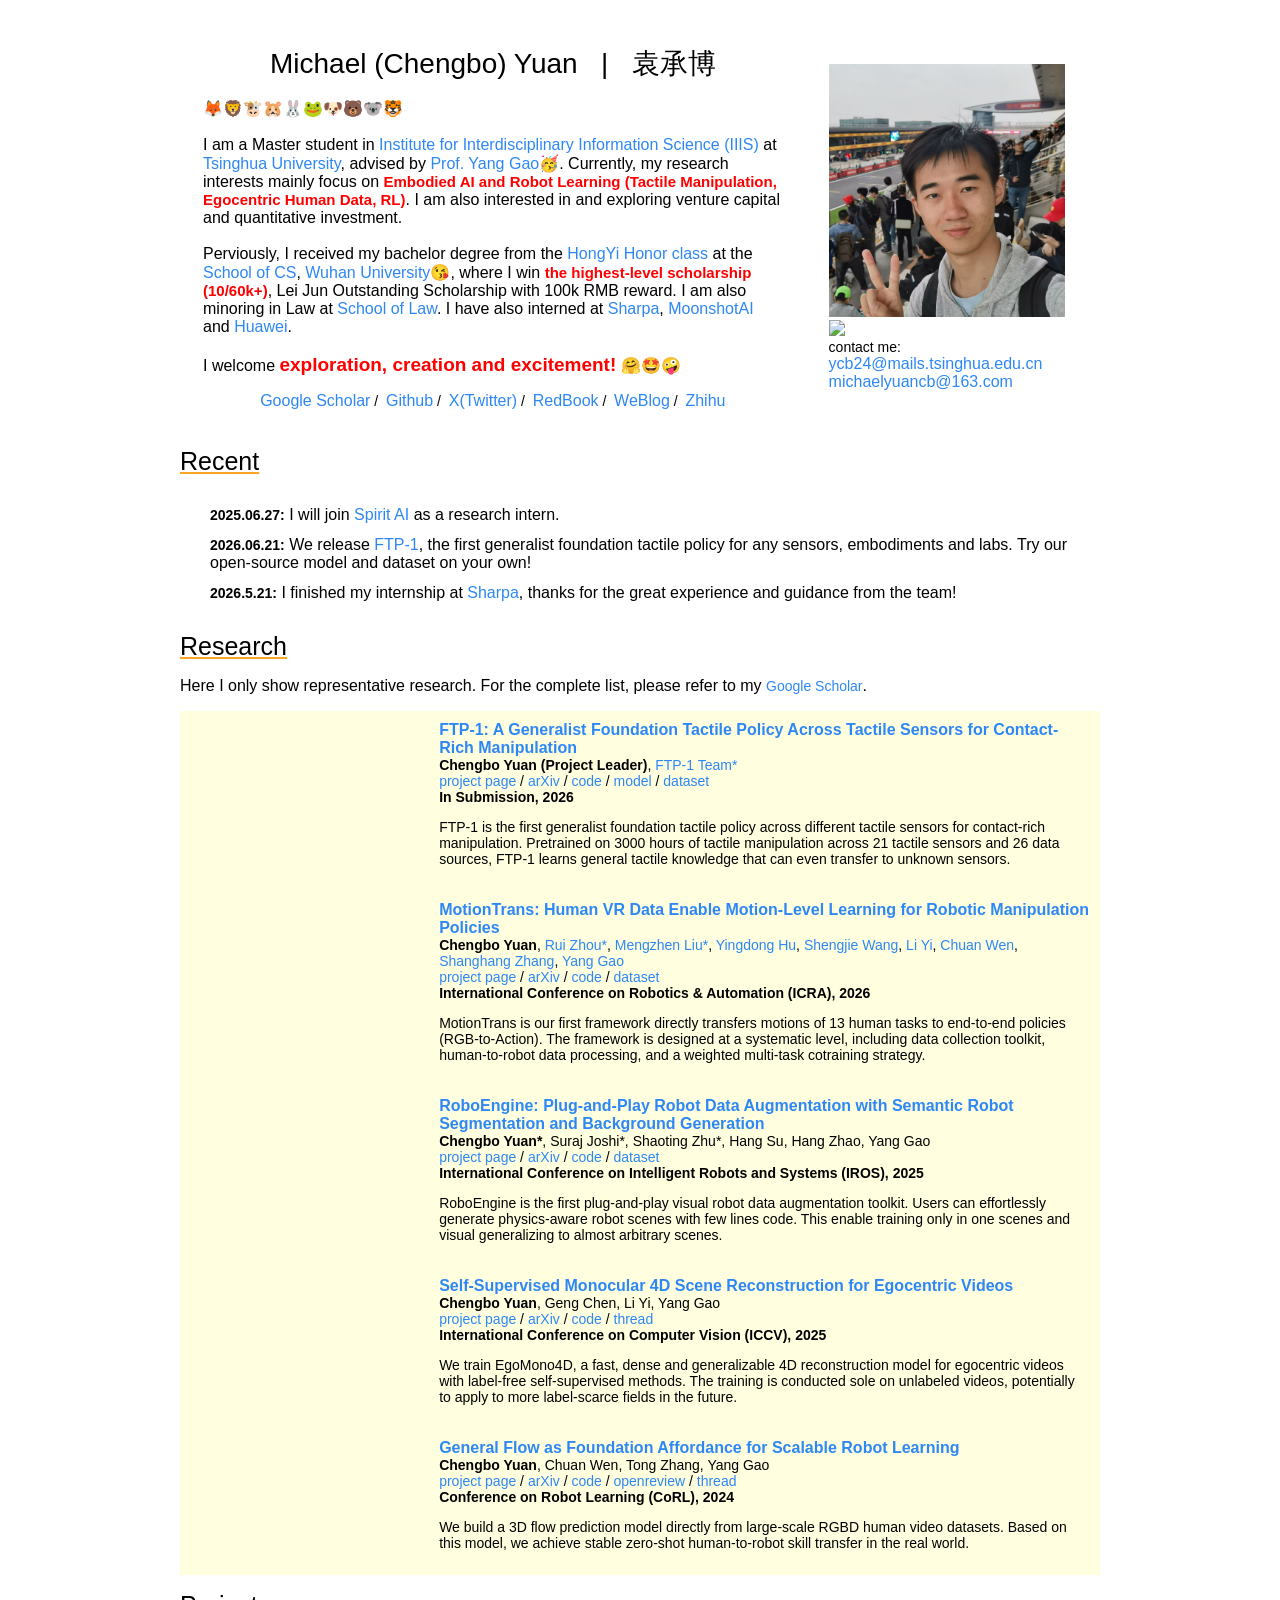
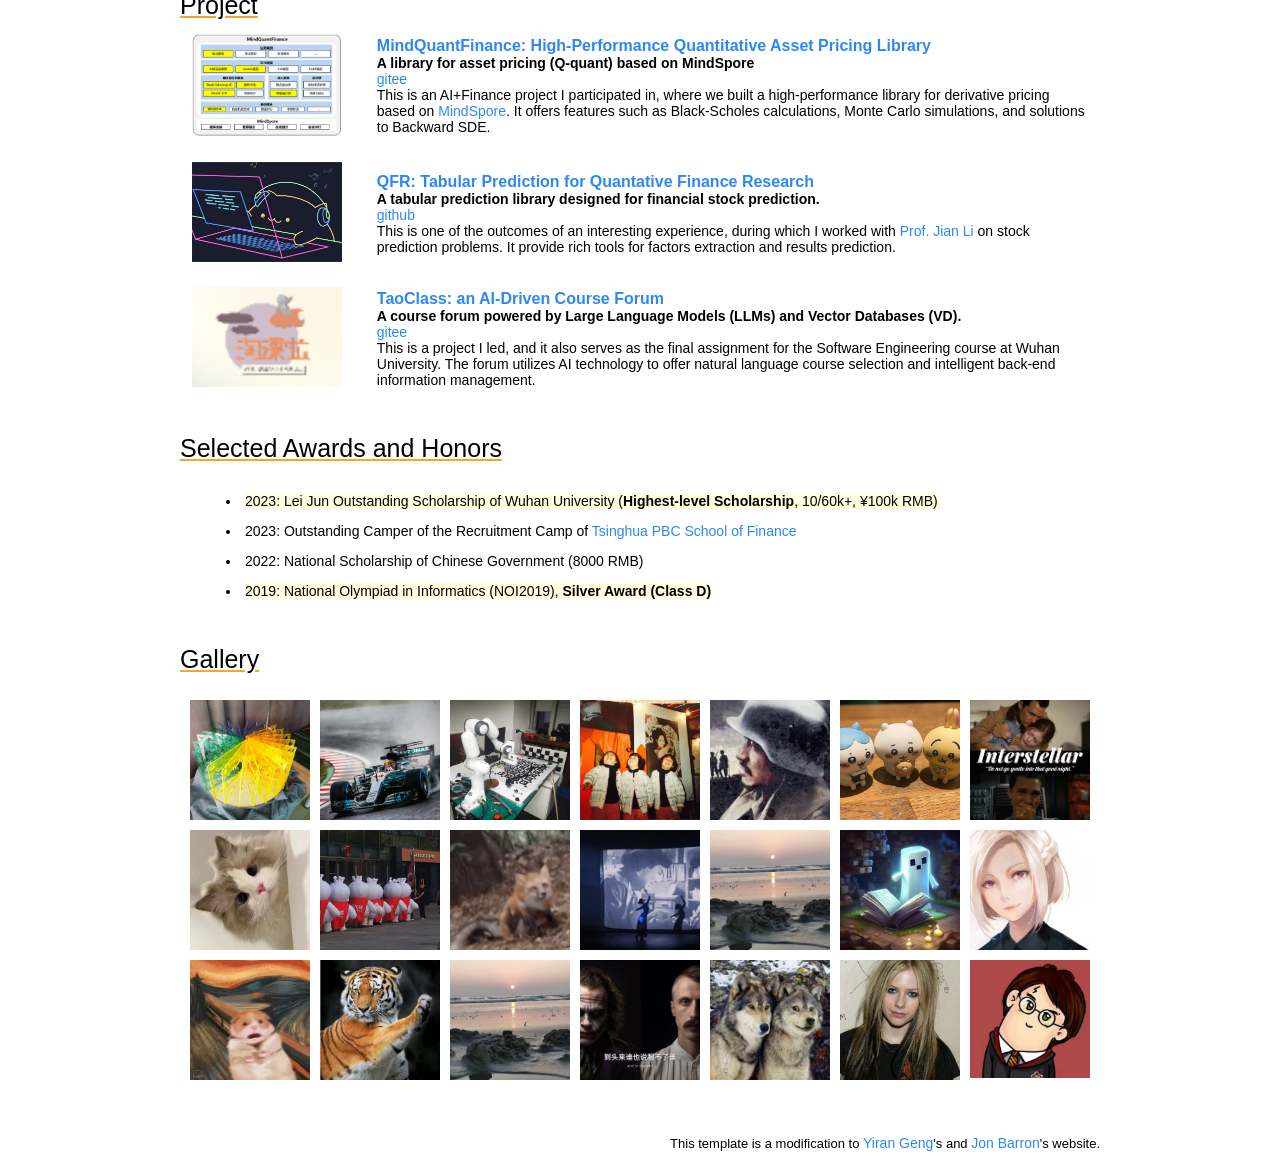
==== commit c3ca38ae: "upd" ====
--- a/index.html
+++ b/index.html
@@ -68,7 +68,8 @@
             
             <div style="margin:30px auto 30px 30px;font-size:16px;">
                 <p style="margin:0 0 12px 0;font-size:16px;">
-                  <strong>2025.06.27:</strong> I will join <a style="font-size:inherit;" href="https://www.spirit-ai.com/en/">Spirit AI</a> as a research intern. I will also part time working in <a style="font-size:inherit;" href="https://en.zhenfund.com/">ZhenFund</a> as a venture captial investor.
+                  <strong>2025.06.27:</strong> I will join <a style="font-size:inherit;" href="https://www.spirit-ai.com/en/">Spirit AI</a> as a research intern. 
+                  <!-- I will also part time working in <a style="font-size:inherit;" href="https://en.zhenfund.com/">ZhenFund</a> as a venture captial investor. -->
                 </p>
                 <p style="margin:0 0 12px 0;font-size:16px;">
                   <strong>2026.06.21:</strong> We release <a style="font-size:inherit;" href="https://ftp1-policy.github.io/">FTP-1</a>, the first generalist foundation tactile policy for any sensors, embodiments and labs. Try our open-source model and dataset on your own!
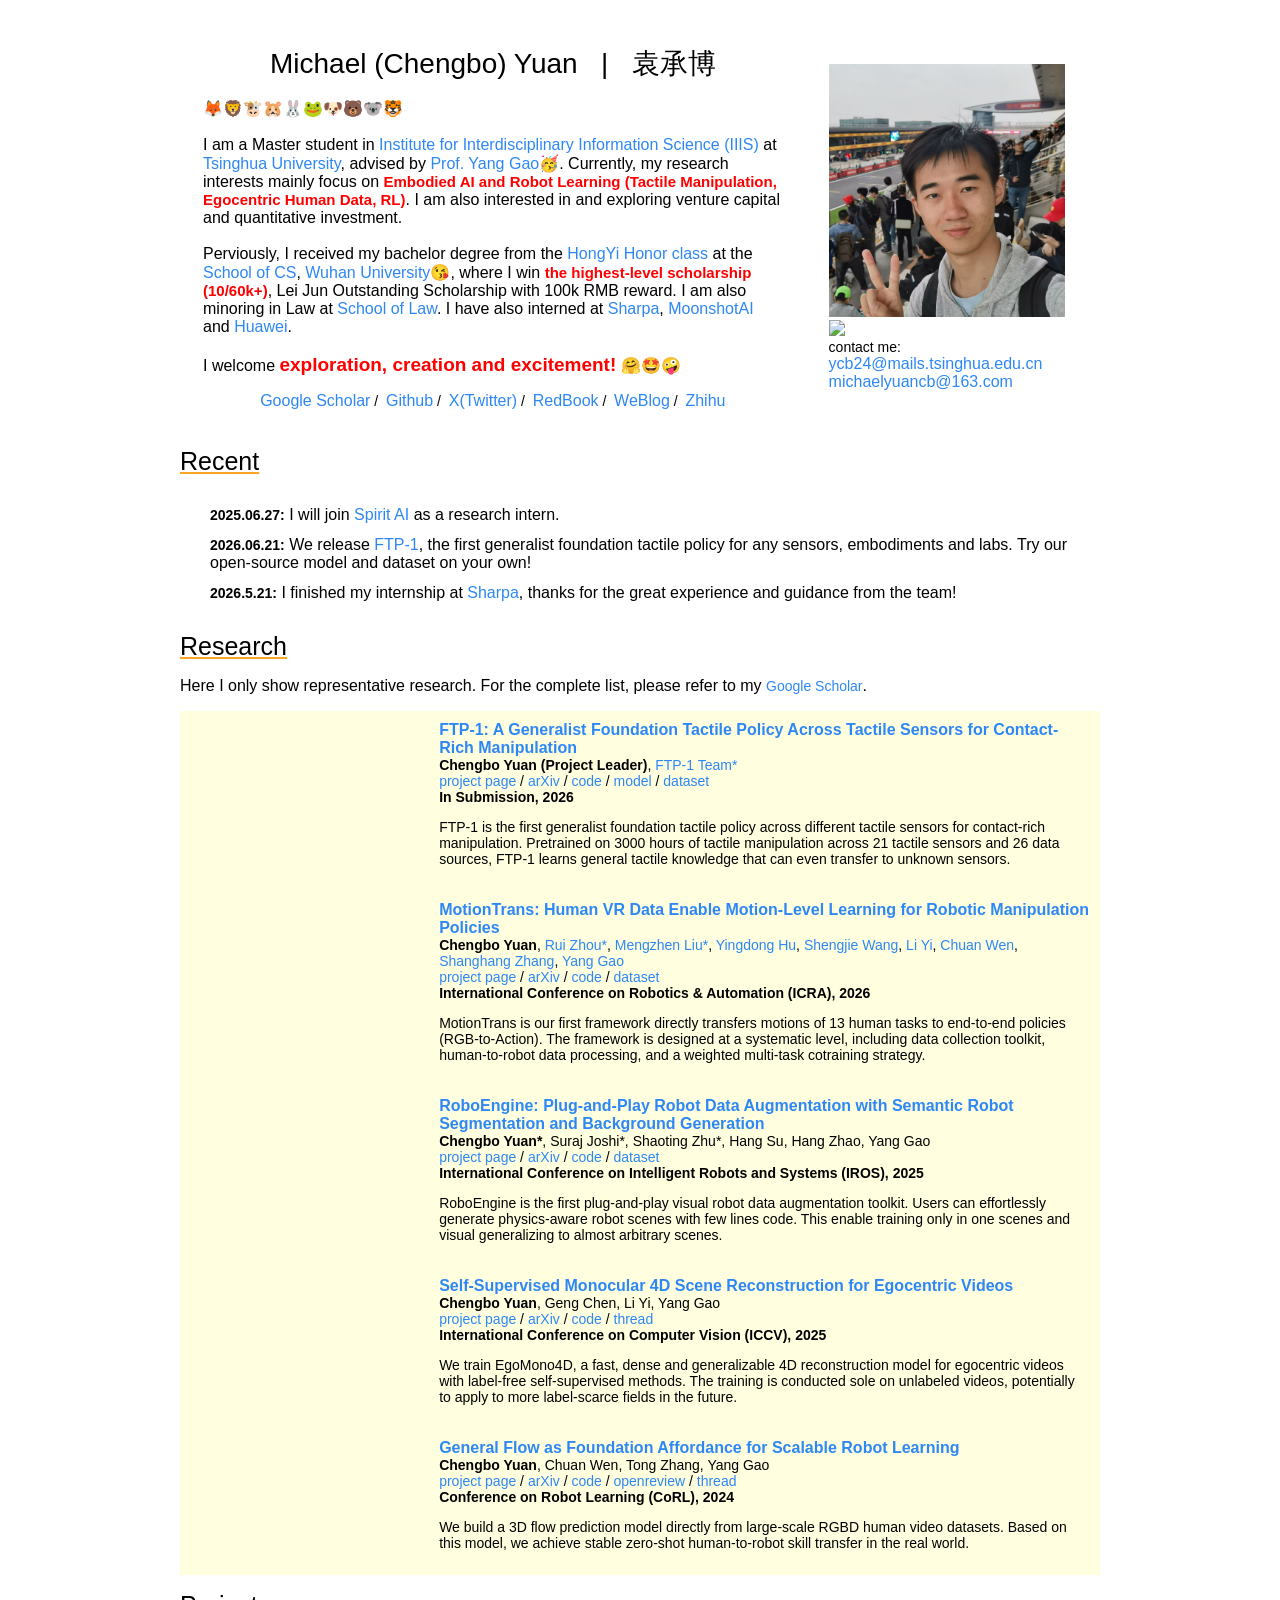
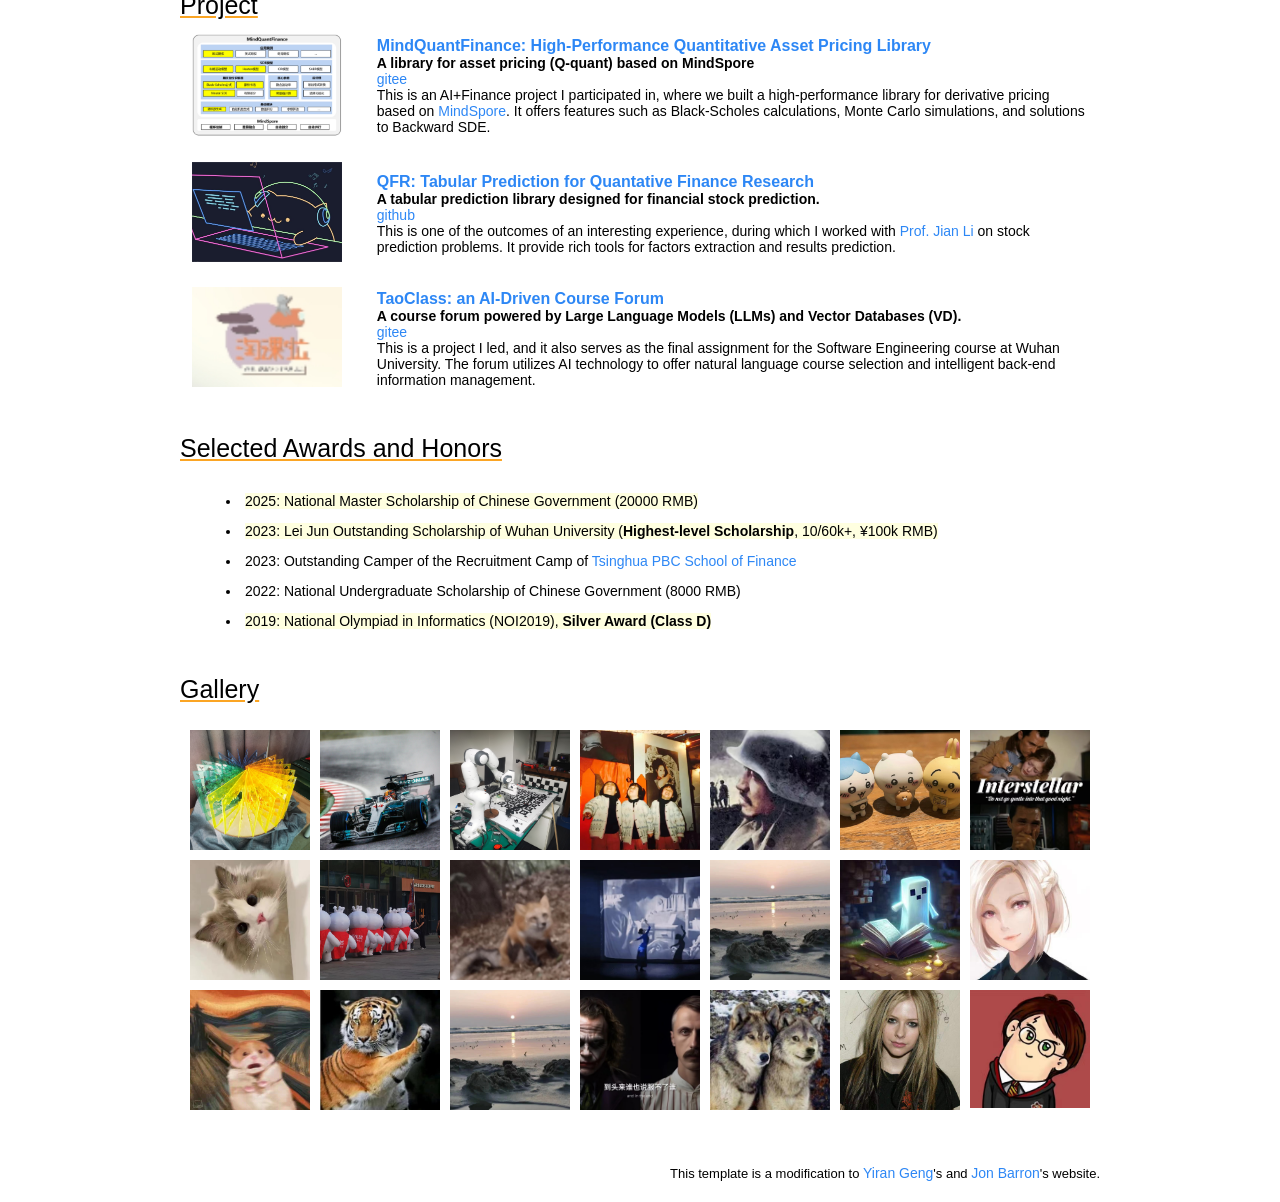
==== commit c3a53bb4: "add master nat" ====
--- a/index.html
+++ b/index.html
@@ -212,7 +212,7 @@
               </div>
             </td>
             <td style="padding:10px;width:70%;vertical-align:middle">
-              <a href="https://general-flow.github.io/">
+              <a href="https://egomono4d.github.io/">
                 <papertitle>Self-Supervised Monocular 4D Scene Reconstruction for Egocentric Videos</papertitle>
               </a>
               <br>
@@ -370,13 +370,16 @@
                 <br>
                 <td style="padding:0px;width:100%;vertical-align:middle">
                   <p>
+                    <li><span style="background-color: lightyellow;">2025: National Master Scholarship of Chinese Government (20000 RMB)</span></li>
+                  </p>
+                  <p>
                     <li><span style="background-color: lightyellow;">2023: Lei Jun Outstanding Scholarship of Wuhan University (<strong>Highest-level Scholarship</strong>, 10/60k+, ¥100k RMB)</span></li>
                   </p>
                   <p>
                     <li>2023: Outstanding Camper of the Recruitment Camp of <a href="https://eng.pbcsf.tsinghua.edu.cn/">Tsinghua PBC School of Finance</a></li>
                   </p>
                   <p>
-                    <li>2022: National Scholarship of Chinese Government (8000 RMB)</li>
+                    <li>2022: National Undergraduate Scholarship of Chinese Government (8000 RMB)</li>
                   </p>
                   <p>
                     <li><span style="background-color: lightyellow;">2019: National Olympiad in Informatics (NOI2019), <strong>Silver Award (Class D)</li>
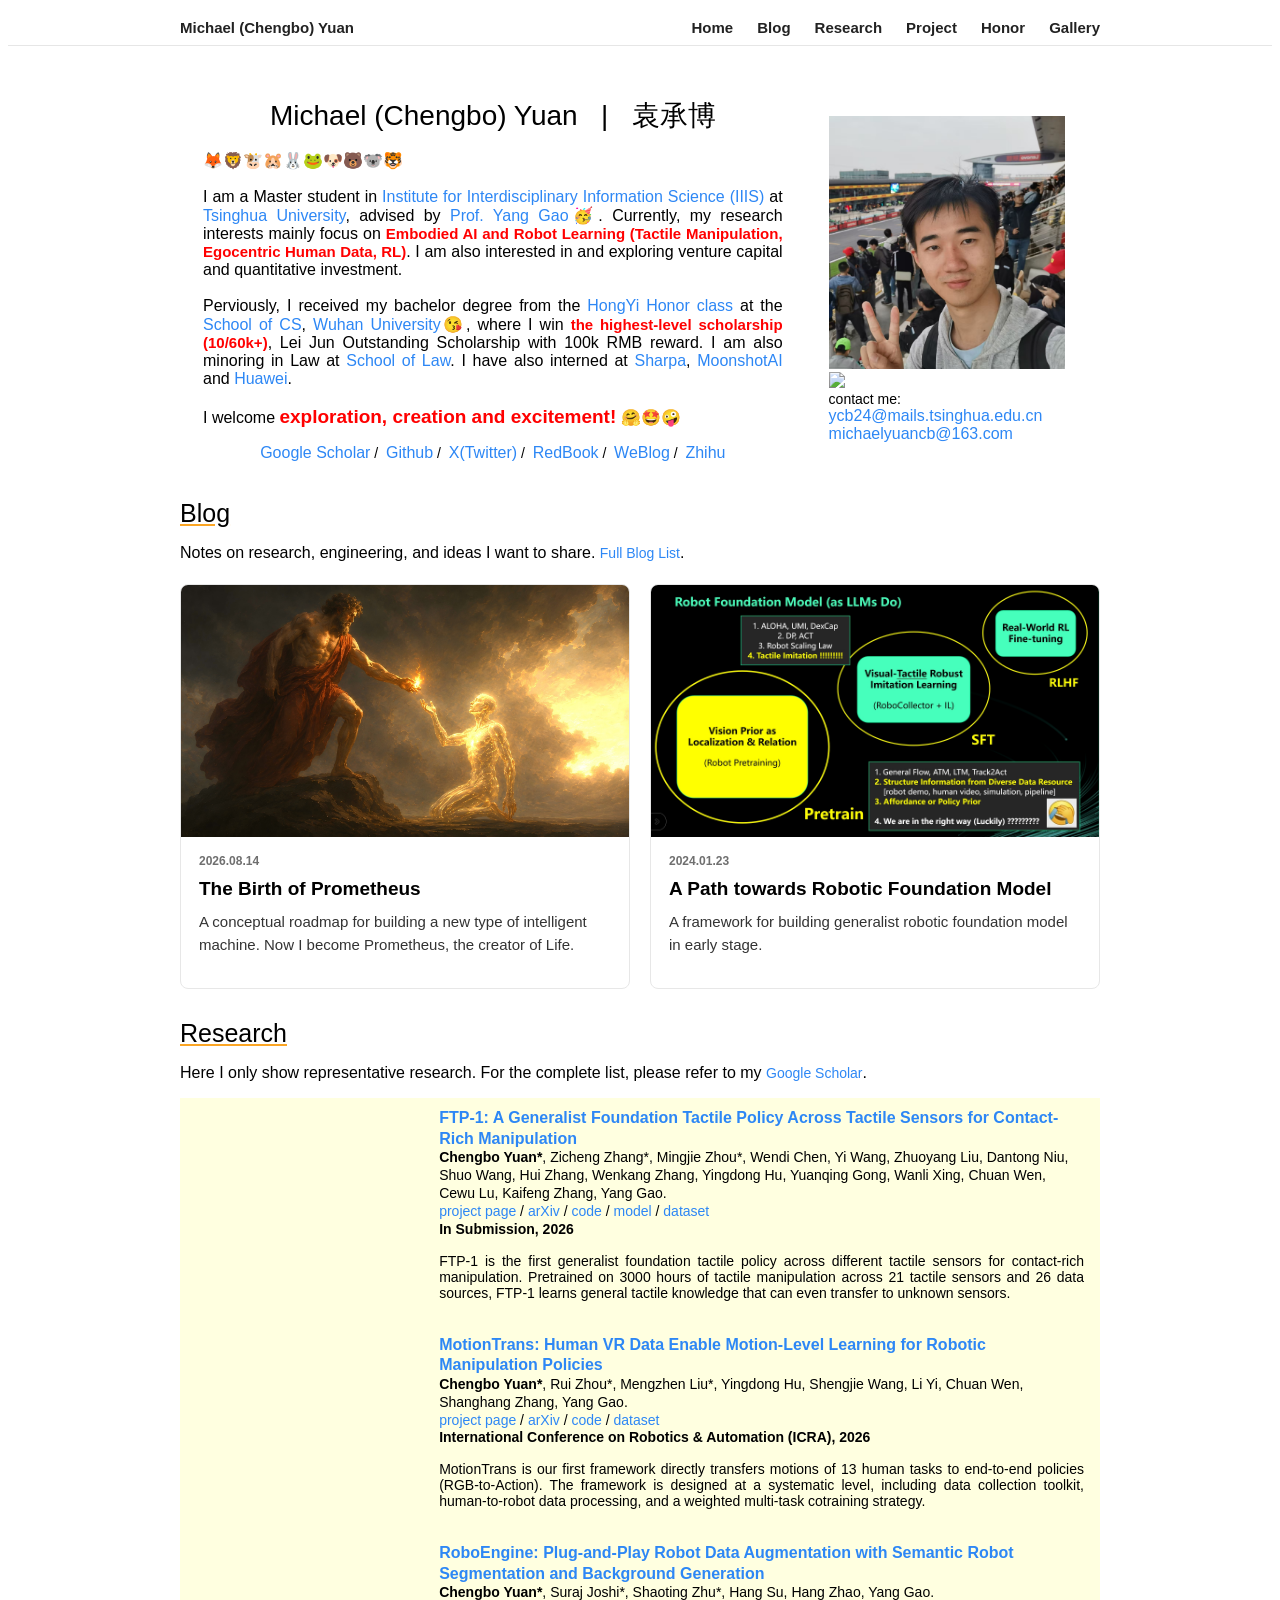
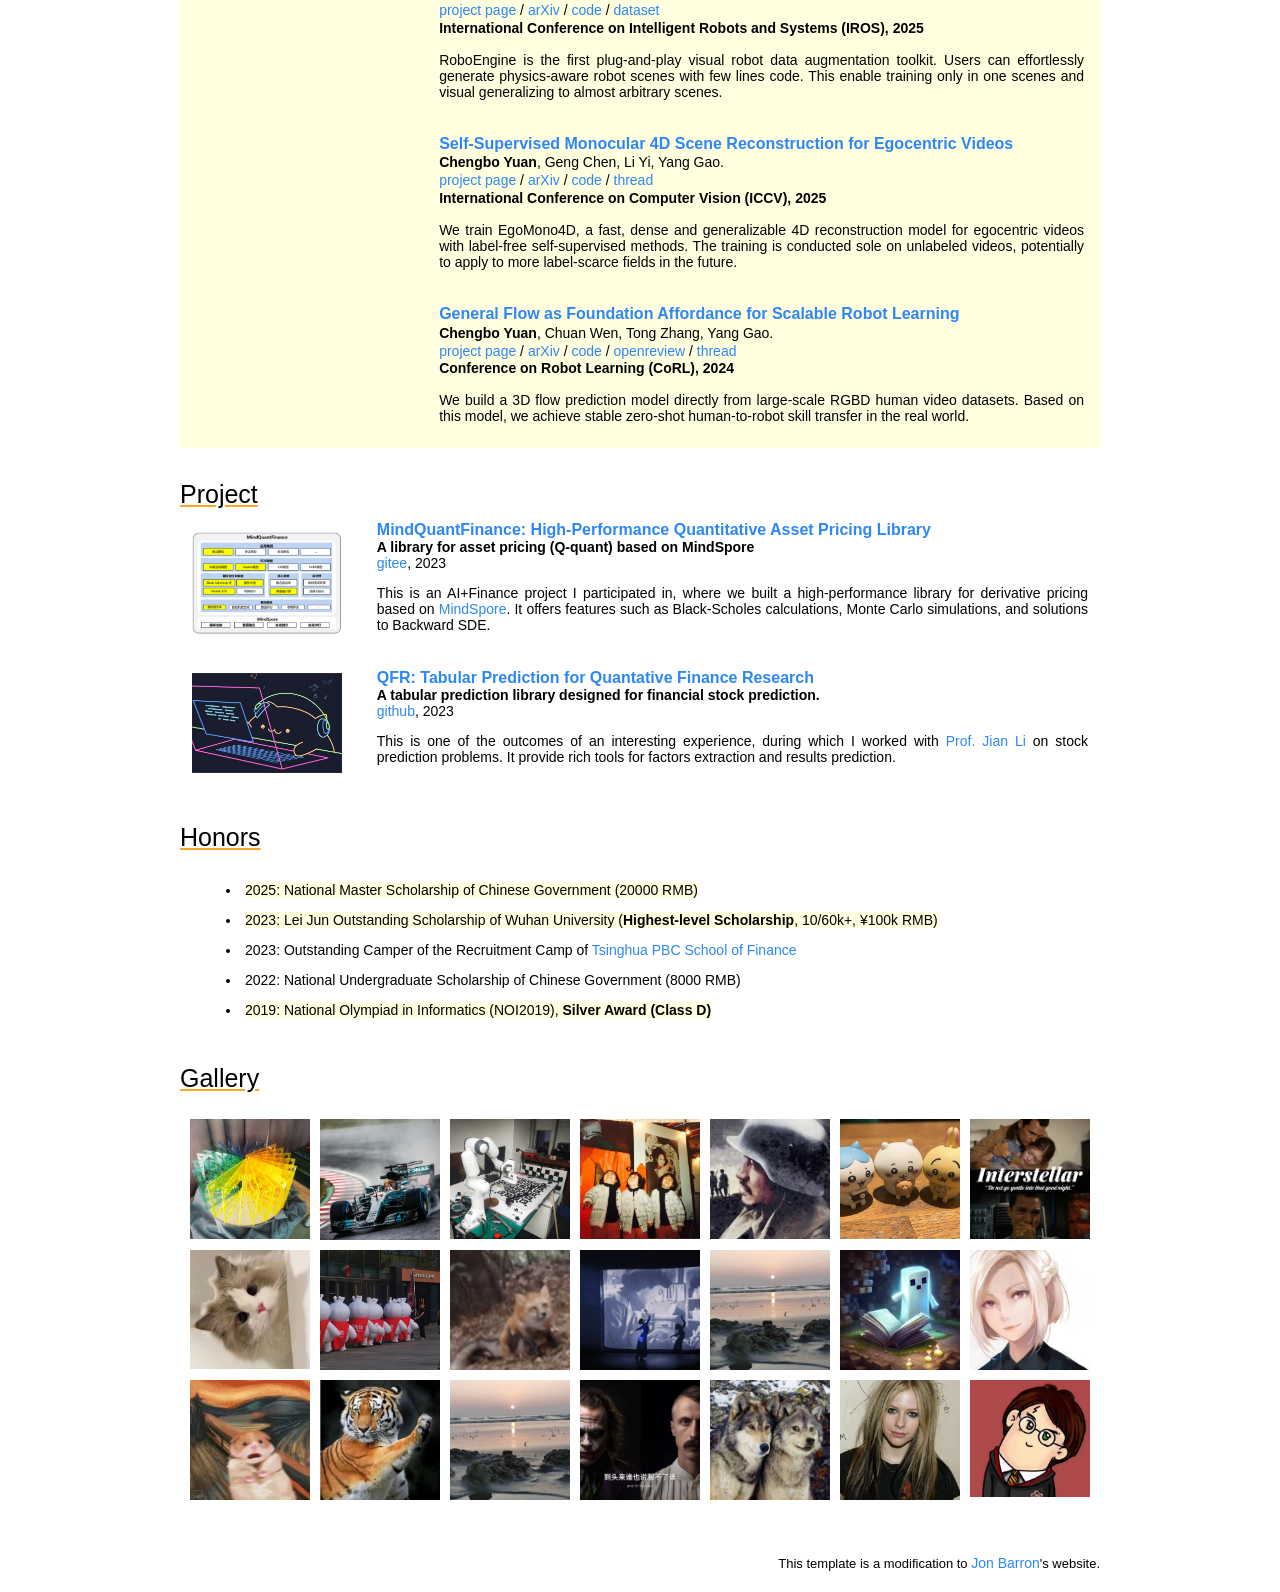
==== commit 849942a2: "add blog, fix bug" ====
--- a/index.html
+++ b/index.html
@@ -17,6 +17,9 @@
   </script>
 </head>
 <body>
+  <div id="site-nav"></div>
+  <script src="js/site-nav.js"></script>
+  <div id="home" class="section-anchor"></div>
   <table style="width:100%;max-width:920px;border:0px;border-spacing:0px;border-collapse:separate;margin-right:auto;margin-left:auto;"><tbody>
     <tr style="padding:0px">
       <td style="padding:0px">
@@ -26,7 +29,7 @@
                 <p style="text-align:center">
                   <name>Michael (Chengbo) Yuan &nbsp | &nbsp 袁承博</name>
                 </p>
-                <p class="larger-text">
+                <p class="larger-text intro-text">
                   🦊🦁🐮🐹🐰🐸🐶🐻🐨🐯
 
                   </br></br>  
@@ -62,30 +65,52 @@
             </tr>
           </tbody></table>
 
-
+          <div id="blog" class="section-anchor"></div>
           <table style="width:100%;border:0px;border-spacing:0px;border-collapse:separate;margin-right:auto;margin-left:auto;"><tbody>
-            <heading>Recent</heading>
-            
-            <div style="margin:30px auto 30px 30px;font-size:16px;">
-                <p style="margin:0 0 12px 0;font-size:16px;">
-                  <strong>2025.06.27:</strong> I will join <a style="font-size:inherit;" href="https://www.spirit-ai.com/en/">Spirit AI</a> as a research intern. 
-                  <!-- I will also part time working in <a style="font-size:inherit;" href="https://en.zhenfund.com/">ZhenFund</a> as a venture captial investor. -->
+            <tr>
+              <td style="padding:0px">
+                <heading>Blog</heading>
+                <p class="larger-text">
+                  Notes on research, engineering, and ideas I want to share. <a href="blog.html">Full Blog List</a>.
                 </p>
-                <p style="margin:0 0 12px 0;font-size:16px;">
-                  <strong>2026.06.21:</strong> We release <a style="font-size:inherit;" href="https://ftp1-policy.github.io/">FTP-1</a>, the first generalist foundation tactile policy for any sensors, embodiments and labs. Try our open-source model and dataset on your own!
-                </p>
-                <p style="margin:0;font-size:16px;">
-                  <strong>2026.5.21:</strong> I finished my internship at <a style="font-size:inherit;" href="https://www.sharpa.com/">Sharpa</a>, thanks for the great experience and guidance from the team!
-                </p>
-            </div>
-        </tbody></table>
-
-        
+                <div class="blog-preview-list">
+                  <a class="blog-preview" href="blog/20260814_birth_prometheus/blog_content.html">
+                    <span class="blog-preview-media">
+                      <img src="blog/20260814_birth_prometheus/blog_cover.png" alt="Robot learning research notes illustration">
+                    </span>
+                    <span class="blog-preview-body">
+                      <span class="blog-date">2026.08.14</span>
+                      <span class="blog-preview-title">The Birth of Prometheus</span>
+                      <span class="blog-preview-text">A conceptual roadmap for building a new type of intelligent machine. Now I become Prometheus, the creator of Life.</span>
+                    </span>
+                  </a>
+                  <a class="blog-preview" href="">
+                    <span class="blog-preview-media">
+                      <img src="blog/20240123_path_to_foundation_policy/blog_cover.png" alt="Ideas and research blog illustration">
+                    </span>
+                    <span class="blog-preview-body">
+                      <span class="blog-date">2024.01.23</span>
+                      <span class="blog-preview-title">A Path towards Robotic Foundation Model</span>
+                      <span class="blog-preview-text">A framework for building generalist robotic foundation model in early stage.</span>
+                    </span>
+                  </a>
+                </div>
+              </td>
+            </tr>
+        </tbody></table>
+
+        <br>
+
+        <div id="research" class="section-anchor"></div>
         <table style="width:100%;border:0px;border-spacing:0px;border-collapse:separate;margin-right:auto;margin-left:auto;"><tbody>
-          <heading>Research</heading>
-          <p class="larger-text">
-          Here I only show representative research. For the complete list, please refer to my <a href="https://scholar.google.com/citations?user=ehrpcBwAAAAJ&hl=zh-CN" target="_blank">Google Scholar</a>.
-          </p>
+          <tr>
+            <td colspan="2" style="padding:0px">
+              <heading>Research</heading>
+              <p class="larger-text intro-text">
+              Here I only show representative research. For the complete list, please refer to my <a href="https://scholar.google.com/citations?user=ehrpcBwAAAAJ&hl=zh-CN" target="_blank">Google Scholar</a>.
+              </p>
+            </td>
+          </tr>
 
 
           <tr style="background-color: lightyellow;">
@@ -97,13 +122,13 @@
                 </video>
               </div>
             </td>
-            <td style="padding:10px;width:70%;vertical-align:middle">
+            <td class="research-info" style="padding:10px 16px 10px 10px;width:70%;vertical-align:middle">
               <a href="https://ftp1-policy.github.io/">
                 <papertitle>FTP-1: A Generalist Foundation Tactile Policy Across Tactile Sensors for Contact-Rich Manipulation</papertitle>
               </a>
               <br>
-              <a class="author-color"><strong>Chengbo Yuan (Project Leader)</strong></a>, 
-              <a>FTP-1 Team*</a>
+              <a class="author-color"><strong>Chengbo Yuan*</strong></a>, 
+              Zicheng Zhang*, Mingjie Zhou*, Wendi Chen, Yi Wang, Zhuoyang Liu, Dantong Niu, Shuo Wang, Hui Zhang, Wenkang Zhang, Yingdong Hu, Yuanqing Gong, Wanli Xing, Chuan Wen, Cewu Lu, Kaifeng Zhang, Yang Gao.
               <br>
               <a href="https://ftp1-policy.github.io/">project page</a>
               /
@@ -116,7 +141,7 @@
               <a href="https://www.modelscope.cn/datasets/Eureka1064/FTP-1-Dataset">dataset</a>
               <br>
               <strong>In Submission, 2026</strong>
-              <p> 
+              <p class="intro-text"> 
                 FTP-1 is the first generalist foundation tactile policy across different tactile sensors for contact-rich manipulation. Pretrained on 3000 hours of tactile manipulation across 21 tactile sensors and 26 data sources, FTP-1 learns general tactile knowledge that can even transfer to unknown sensors.
               </p>
             </td>
@@ -131,20 +156,13 @@
                 </video>
               </div>
             </td>
-            <td style="padding:10px;width:70%;vertical-align:middle">
+            <td class="research-info" style="padding:10px 16px 10px 10px;width:70%;vertical-align:middle">
               <a href="https://motiontrans.github.io/">
                 <papertitle>MotionTrans: Human VR Data Enable Motion-Level Learning for Robotic Manipulation Policies</papertitle>
               </a>
               <br>
-              <a class="author-color"><strong>Chengbo Yuan</strong></a>, 
-              <a href="https://zhourui9813.github.io/">Rui Zhou*</a>,
-              <a href="https://scholar.google.com/citations?hl=zh-CN&user=AUVUNusAAAAJ">Mengzhen Liu*</a>,
-              <a href="https://yingdong-hu.github.io/">Yingdong Hu</a>,
-              <a href="https://shengjiewang-jason.github.io/">Shengjie Wang</a>,
-              <a href="https://ericyi.github.io/">Li Yi</a>,
-              <a href="https://alvinwen428.github.io/">Chuan Wen</a>,
-              <a href="https://www.shanghangzhang.com/">Shanghang Zhang</a>,
-              <a href="https://people.iiis.tsinghua.edu.cn/~gaoyang/yang-gao.weebly.com/index.html">Yang Gao</a>
+              <a class="author-color"><strong>Chengbo Yuan*</strong></a>, 
+              Rui Zhou*, Mengzhen Liu*, Yingdong Hu, Shengjie Wang, Li Yi, Chuan Wen, Shanghang Zhang, Yang Gao.
               <br>
               <a href="https://motiontrans.github.io/">project page</a>
               /
@@ -155,12 +173,13 @@
               <a href="https://huggingface.co/datasets/michaelyuanqwq/motiontrans">dataset</a>
               <br>
               <strong>International Conference on Robotics & Automation (ICRA), 2026</strong>
-              <p> 
+              <p class="intro-text"> 
                 MotionTrans is our first framework directly transfers motions of 13 human tasks to end-to-end policies (RGB-to-Action).
                 The framework is designed at a systematic level, including data collection toolkit, human-to-robot data processing, and a weighted multi-task cotraining strategy.
               </p>
               
             </td>
+          </tr>
 
           <tr style="background-color: lightyellow;">
             <td style="padding:10px;width:26%;vertical-align:middle">
@@ -172,17 +191,13 @@
                 </div>
               </div>
             </td>
-            <td style="padding:10px;width:70%;vertical-align:middle">
+            <td class="research-info" style="padding:10px 16px 10px 10px;width:70%;vertical-align:middle">
               <a href="https://roboengine.github.io/">
                 <papertitle>RoboEngine: Plug-and-Play Robot Data Augmentation with Semantic Robot Segmentation and Background Generation</papertitle>
               </a>
               <br>
               <a class="author-color"><strong>Chengbo Yuan*</strong></a>, 
-              <a href="https://x.com/nonlinearjunkie" class="author-color">Suraj Joshi*</a>,
-              <a href="https://zst1406217.github.io//" class="author-color">Shaoting Zhu*</a>,
-              <a href="https://scholar.google.com/citations?user=dxN1_X0AAAAJ&hl=en" class="author-color">Hang Su</a>,
-              <a href="https://hangzhaomit.github.io/" class="author-color">Hang Zhao</a>,
-              <a href="https://yang-gao.weebly.com/" class="author-color">Yang Gao</a>
+              Suraj Joshi*, Shaoting Zhu*, Hang Su, Hang Zhao, Yang Gao.
               <br>
               <a href="https://roboengine.github.io/">project page</a>
               /
@@ -193,7 +208,7 @@
               <a href="https://huggingface.co/datasets/michaelyuanqwq/roboseg">dataset</a>
               <br>
               <strong>International Conference on Intelligent Robots and Systems (IROS), 2025</strong>
-              <p> 
+              <p class="intro-text"> 
                 RoboEngine is the first plug-and-play visual robot data augmentation toolkit. Users can effortlessly generate physics-aware robot scenes with few lines code. 
                 This enable training only in one scenes and visual generalizing to almost arbitrary scenes.
               </p>
@@ -211,15 +226,13 @@
                 </div>
               </div>
             </td>
-            <td style="padding:10px;width:70%;vertical-align:middle">
+            <td class="research-info" style="padding:10px 16px 10px 10px;width:70%;vertical-align:middle">
               <a href="https://egomono4d.github.io/">
                 <papertitle>Self-Supervised Monocular 4D Scene Reconstruction for Egocentric Videos</papertitle>
               </a>
               <br>
               <a class="author-color"><strong>Chengbo Yuan</strong></a>, 
-              <a href="https://jc043.github.io/" class="author-color">Geng Chen</a>,
-              <a href="https://ericyi.github.io/" class="author-color">Li Yi</a>,
-              <a href="https://yang-gao.weebly.com/" class="author-color">Yang Gao</a>
+              Geng Chen, Li Yi, Yang Gao.
               <br>
               <a href="https://egomono4d.github.io/">project page</a>
               /
@@ -230,7 +243,7 @@
               <a href="https://x.com/michaelyuancb/status/1906287209369485539"> thread</a>
               <br>
               <strong>International Conference on Computer Vision (ICCV), 2025</strong>
-              <p> 
+              <p class="intro-text"> 
                 We train EgoMono4D, a fast, dense and generalizable 4D reconstruction model for egocentric videos with label-free self-supervised methods. 
                 The training is conducted sole on unlabeled videos, potentially to apply to more label-scarce fields in the future. 
               </p>
@@ -248,15 +261,13 @@
                 </div>
               </div>
             </td>
-            <td style="padding:10px;width:70%;vertical-align:middle">
+            <td class="research-info" style="padding:10px 16px 10px 10px;width:70%;vertical-align:middle">
               <a href="https://general-flow.github.io/">
                 <papertitle>General Flow as Foundation Affordance for Scalable Robot Learning</papertitle>
               </a>
               <br>
               <a class="author-color"><strong>Chengbo Yuan</strong></a>, 
-              <a href="https://alvinwen428.github.io/" class="author-color">Chuan Wen</a>,
-              <a href="https://tongzhangthu.github.io/" class="author-color">Tong Zhang</a>,
-              <a href="https://yang-gao.weebly.com/" class="author-color">Yang Gao</a>
+              Chuan Wen, Tong Zhang, Yang Gao.
               <br>
               <a href="https://general-flow.github.io/">project page</a>
               /
@@ -269,7 +280,7 @@
               <a href="https://x.com/ChuanWen15/status/1831542292265812238">thread</a>
               <br>
               <strong>Conference on Robot Learning (CoRL), 2024</strong>
-              <p> 
+              <p class="intro-text"> 
                 We build a 3D flow prediction model directly from large-scale RGBD human video datasets.
                 Based on this model, we achieve stable zero-shot human-to-robot skill transfer in the real world.
               </p>
@@ -278,6 +289,9 @@
           </tr>
         </tbody></table>
 
+        <br>
+
+        <div id="project" class="section-anchor"></div>
         <table width="100%" align="center" border="0" cellpadding="10"><tbody>
           <br>
               <heading>Project</heading>
@@ -289,10 +303,12 @@
               <br>
               <strong> A library for asset pricing (Q-quant) based on MindSpore </strong>
               <br>
-              <a href="https://gitee.com/luweizheng/mind-quant-finance">gitee</a>
-              <br>
-              This is an AI+Finance project I participated in, where we built a high-performance library for derivative pricing based on <a href="https://www.mindspore.cn/en">MindSpore</a>. 
-              It offers features such as Black-Scholes calculations, Monte Carlo simulations, and solutions to Backward SDE.
+              <a href="https://gitee.com/luweizheng/mind-quant-finance">gitee</a>, 2023
+              <br>
+              <p class="intro-text">
+                This is an AI+Finance project I participated in, where we built a high-performance library for derivative pricing based on <a href="https://www.mindspore.cn/en">MindSpore</a>. 
+                It offers features such as Black-Scholes calculations, Monte Carlo simulations, and solutions to Backward SDE.
+              </p>
             </td>
           </tr> 
           <tr>
@@ -302,70 +318,23 @@
               <br>
               <strong> A tabular prediction library designed for financial stock prediction. </strong>
               <br>
-              <a href="https://github.com/michaelyuancb/quant_finance_research">github</a>
-              <br>
-              This is one of the outcomes of an interesting experience, during which I worked with <a href="https://people.iiis.tsinghua.edu.cn/~jianli/">Prof. Jian Li</a> on stock prediction problems.
-              It provide rich tools for factors extraction and results prediction.
+              <a href="https://github.com/michaelyuancb/quant_finance_research">github</a>, 2023
+              <br>
+              <p class="intro-text">
+                This is one of the outcomes of an interesting experience, during which I worked with <a href="https://people.iiis.tsinghua.edu.cn/~jianli/">Prof. Jian Li</a> on stock prediction problems.
+                It provide rich tools for factors extraction and results prediction.
+              </p>
             </td>
           </tr>  
-          <tr>
-            <td style="padding-left:10px;padding-right:20px;width:20%;vertical-align:middle"><img src="images/project/tao_class.png", width="150"></td>
-            <td width="90%" valign="center">
-              <papertitle class="blue-color">TaoClass: an AI-Driven Course Forum</papertitle>
-              <br>
-              <strong> A course forum powered by Large Language Models (LLMs) and Vector Databases (VD). </strong>
-              <br>
-              <a href="https://gitee.com/yuanchengbo1/whu_taoclass">gitee</a>
-              <br>
-              This is a project I led, and it also serves as the final assignment for the Software Engineering course at Wuhan University. 
-              The forum utilizes AI technology to offer natural language course selection and intelligent back-end information management.
-            </td>
-          </tr>   
           
         </tbody></table>
-        
-<!-- 
-        <table style="width:90%;border:0px;border-spacing:0px;border-collapse:separate;margin-right:auto;margin-left:auto;"><tbody>
-          <tr>
-            <br>
-            <heading>Service and Teaching</heading>
-            <br><br>
-          <td style="padding:0px;width:100%;vertical-align:middle">
-            <p>
-              <li>Reviewer: The IEEE / CVF Computer Vision and Pattern Recognition Conference (CVPR 2024)</li>
-            </p>
-            <p>
-              <li>Reviewer: 2024 IEEE Robotics and Automation Letters (RAL 2024)</li>
-            </p>
-          </td>
-        </tr>
-        </tbody></table> -->
-
-        <!-- <table style="width:90%;border:0px;border-spacing:0px;border-collapse:separate;margin-right:auto;margin-left:auto;"><tbody>
-          <tr>
-            <br>
-              <heading>Recent Talks</heading>
-            <br><br>
-            <td style="padding:0px;width:100%;vertical-align:middle">
-              <p>
-                <li>[August 20] Student Representative Speech at the Annual School Assembly of EECS
-                [<a href="pdf\Speech_2023_Assembly.pdf">Manuscript</a>]
-                </li>
-             </p>
-              <p>
-                 <li>[May 27] "RLAfford: End-to-End Affordance Learning for Robotic Manipulation" at Turing Student Forum (<strong>Outstanding Presentation Award</strong>)
-                 [<a href="https://www.bilibili.com/video/BV1pM4y1i77m/?spm_id_from=333.999.0.0&vd_source=29e736b58716f318ce554795bbbe6149">Video</a>]
-                 </li>
-              </p>
-            </td>
-          </tr>
-        </tbody></table> -->
 
         </br>
+        <div id="honor" class="section-anchor"></div>
         <table style="width:90%;border:0px;border-spacing:0px;border-collapse:separate;margin-right:auto;margin-left:auto;"><tbody>
               <tr>
                 <br>
-                <heading>Selected Awards and Honors</heading>
+                <heading>Honors</heading>
                 <br>
                 <br>
                 <td style="padding:0px;width:100%;vertical-align:middle">
@@ -389,6 +358,7 @@
         </tbody></table>
 
         </br>
+        <div id="gallery" class="section-anchor"></div>
         <table style="width:100%;border:0px;border-spacing:0px;border-collapse:separate;margin-right:auto;margin-left:auto;"><tbody>
           <tr>
             <br>
@@ -431,7 +401,7 @@
               <td style="padding:0px">
                 <br>
                 <p style="text-align:right;font-size:small;">
-                    This template is a modification to <a href="https://gengyiran.github.io/">Yiran Geng</a>'s and <a href="https://jonbarron.info/">Jon Barron</a>'s website. 
+                    This template is a modification to <a href="https://jonbarron.info/">Jon Barron</a>'s website. 
                 </p>
               </td>
             </tr>
--- a/stylesheet.css
+++ b/stylesheet.css
@@ -93,6 +93,54 @@
 a.a1:focus,
 a.a1:hover { color:rgb(95, 23, 110);
   text-decoration: none;}
+
+.top-nav {
+  width: 100%;
+  position: sticky;
+  top: 0;
+  z-index: 1000;
+  margin: 0 auto 14px auto;
+  padding: 11px max(calc((100% - 920px) / 2), 14px) 9px max(calc((100% - 920px) / 2), 14px);
+  display: flex;
+  align-items: center;
+  justify-content: space-between;
+  gap: 18px;
+  border-bottom: 1px solid #e6e6e6;
+  background: rgba(255, 255, 255, 0.96);
+  backdrop-filter: blur(12px);
+  box-sizing: border-box;
+}
+
+.top-nav-links {
+  display: flex;
+  justify-content: flex-end;
+  gap: 24px;
+  flex-wrap: wrap;
+}
+
+.top-nav a {
+  color: #222222;
+  font-size: 15px;
+  font-weight: 700;
+}
+
+.top-nav-brand {
+  white-space: nowrap;
+}
+
+.top-nav a:hover {
+  color: #2d87f5;
+}
+
+:target {
+  scroll-margin-top: 86px;
+}
+
+.section-anchor {
+  display: block;
+  height: 0;
+  scroll-margin-top: 86px;
+}
 
 
 
@@ -179,10 +227,238 @@
 .larger-text {
   font-size: 16px; /* 设置字体大小 */
 }
+.intro-text {
+  text-align: justify;
+  text-justify: inter-word;
+}
+
+.research-info {
+  line-height: 1.28;
+}
+
+.research-info p {
+  line-height: normal;
+}
+
 .blue-color {
   color: #2d87f5;
   text-decoration: none;
 }
+
+.blog-preview-list {
+  margin: 22px 0 14px 0;
+  display: grid;
+  grid-template-columns: repeat(2, minmax(0, 1fr));
+  gap: 20px;
+}
+
+.blog-preview {
+  display: block;
+  overflow: hidden;
+  border: 1px solid #e7e7e7;
+  border-radius: 8px;
+  background: #ffffff;
+  color: #000000;
+  box-sizing: border-box;
+  transition: border-color .18s ease, box-shadow .18s ease, transform .18s ease;
+}
+
+.blog-preview:hover {
+  border-color: #cfd8df;
+  box-shadow: 0 14px 34px rgba(25, 34, 44, 0.10);
+  transform: translateY(-2px);
+}
+
+.blog-preview:hover .blog-preview-title {
+  color: #2d87f5;
+}
+
+.blog-preview-empty {
+  background: #fafafa;
+  pointer-events: none;
+}
+
+.blog-preview-empty .blog-preview-body {
+  min-height: 128px;
+}
+
+.blog-preview-media {
+  display: block;
+  width: 100%;
+  aspect-ratio: 16 / 9;
+  background: #f4f4f4;
+  overflow: hidden;
+}
+
+.blog-preview-media img {
+  display: block;
+  width: 100%;
+  height: 100%;
+  object-fit: cover;
+  transition: transform .22s ease;
+}
+
+.blog-preview:hover .blog-preview-media img {
+  transform: scale(1.025);
+}
+
+.blog-preview-body {
+  display: block;
+  padding: 17px 18px 18px 18px;
+}
+
+.blog-date {
+  display: block;
+  color: #6f6f6f;
+  font-size: 12px;
+  font-weight: 700;
+  margin-bottom: 9px;
+  text-transform: uppercase;
+}
+
+.blog-preview-title {
+  display: block;
+  font-size: 19px;
+  font-weight: 700;
+  color: #000000;
+  line-height: 1.28;
+  margin-bottom: 10px;
+}
+
+.blog-preview-text {
+  display: block;
+  font-size: 15px;
+  line-height: 1.5;
+  color: #333333;
+  margin-bottom: 14px;
+}
+
+.blog-preview-action {
+  display: block;
+  color: #2d87f5;
+  font-size: 15px;
+  font-weight: 700;
+}
+
+.blog-more-link {
+  margin: 12px auto 30px 30px;
+}
+
+@media (max-width: 680px) {
+  .top-nav {
+    gap: 14px;
+    padding-left: 12px;
+    padding-right: 12px;
+    justify-content: center;
+  }
+
+  .top-nav-links {
+    justify-content: center;
+    gap: 14px;
+  }
+
+  .top-nav a {
+    font-size: 14px;
+  }
+
+  .blog-preview-list {
+    grid-template-columns: 1fr;
+    margin-left: 0;
+    margin-right: 0;
+  }
+}
+
+.blog-page {
+  width: 100%;
+  max-width: 920px;
+  margin: 0 auto;
+}
+
+.blog-page-content {
+  padding: 2.5%;
+}
+
+.blog-list {
+  margin-top: 24px;
+}
+
+.blog-list-item {
+  display: block;
+  padding: 18px 0;
+  border-bottom: 1px solid #eeeeee;
+  color: #000000;
+}
+
+.blog-list-item:hover .blog-list-title {
+  color: #2d87f5;
+}
+
+.blog-list-title {
+  display: block;
+  font-size: 20px;
+  font-weight: 700;
+  color: #000000;
+  margin-bottom: 6px;
+}
+
+.blog-list-meta {
+  display: block;
+  color: #777777;
+  font-size: 13px;
+  margin-bottom: 8px;
+}
+
+.blog-list-summary {
+  display: block;
+  color: #333333;
+  font-size: 15px;
+  line-height: 1.5;
+  text-align: justify;
+  text-justify: inter-word;
+}
+
+.blog-article {
+  padding: 2.5%;
+  line-height: 1.65;
+}
+
+.blog-article h1 {
+  font-size: 30px;
+  line-height: 1.2;
+  margin: 18px 0 8px 0;
+}
+
+.blog-article h2 {
+  font-size: 20px;
+  margin: 28px 0 8px 0;
+}
+
+.blog-article p,
+.blog-article li {
+  font-size: 16px;
+  line-height: 1.65;
+  text-align: justify;
+  text-justify: inter-word;
+}
+
+.blog-article-figure {
+  margin: 22px 0 24px 0;
+}
+
+.blog-article-figure img {
+  display: block;
+  width: 100%;
+  height: auto;
+  border-radius: 8px;
+}
+
+.blog-article-meta {
+  color: #777777;
+  font-size: 14px;
+  margin-bottom: 24px;
+  text-align: left;
+}
+
 .gallery-container {
   display: grid;
   grid-template-columns: repeat(7, 1fr);
@@ -252,4 +528,4 @@
   flex-direction: column;
   align-content: center;
   align-items: center;
-}+}
